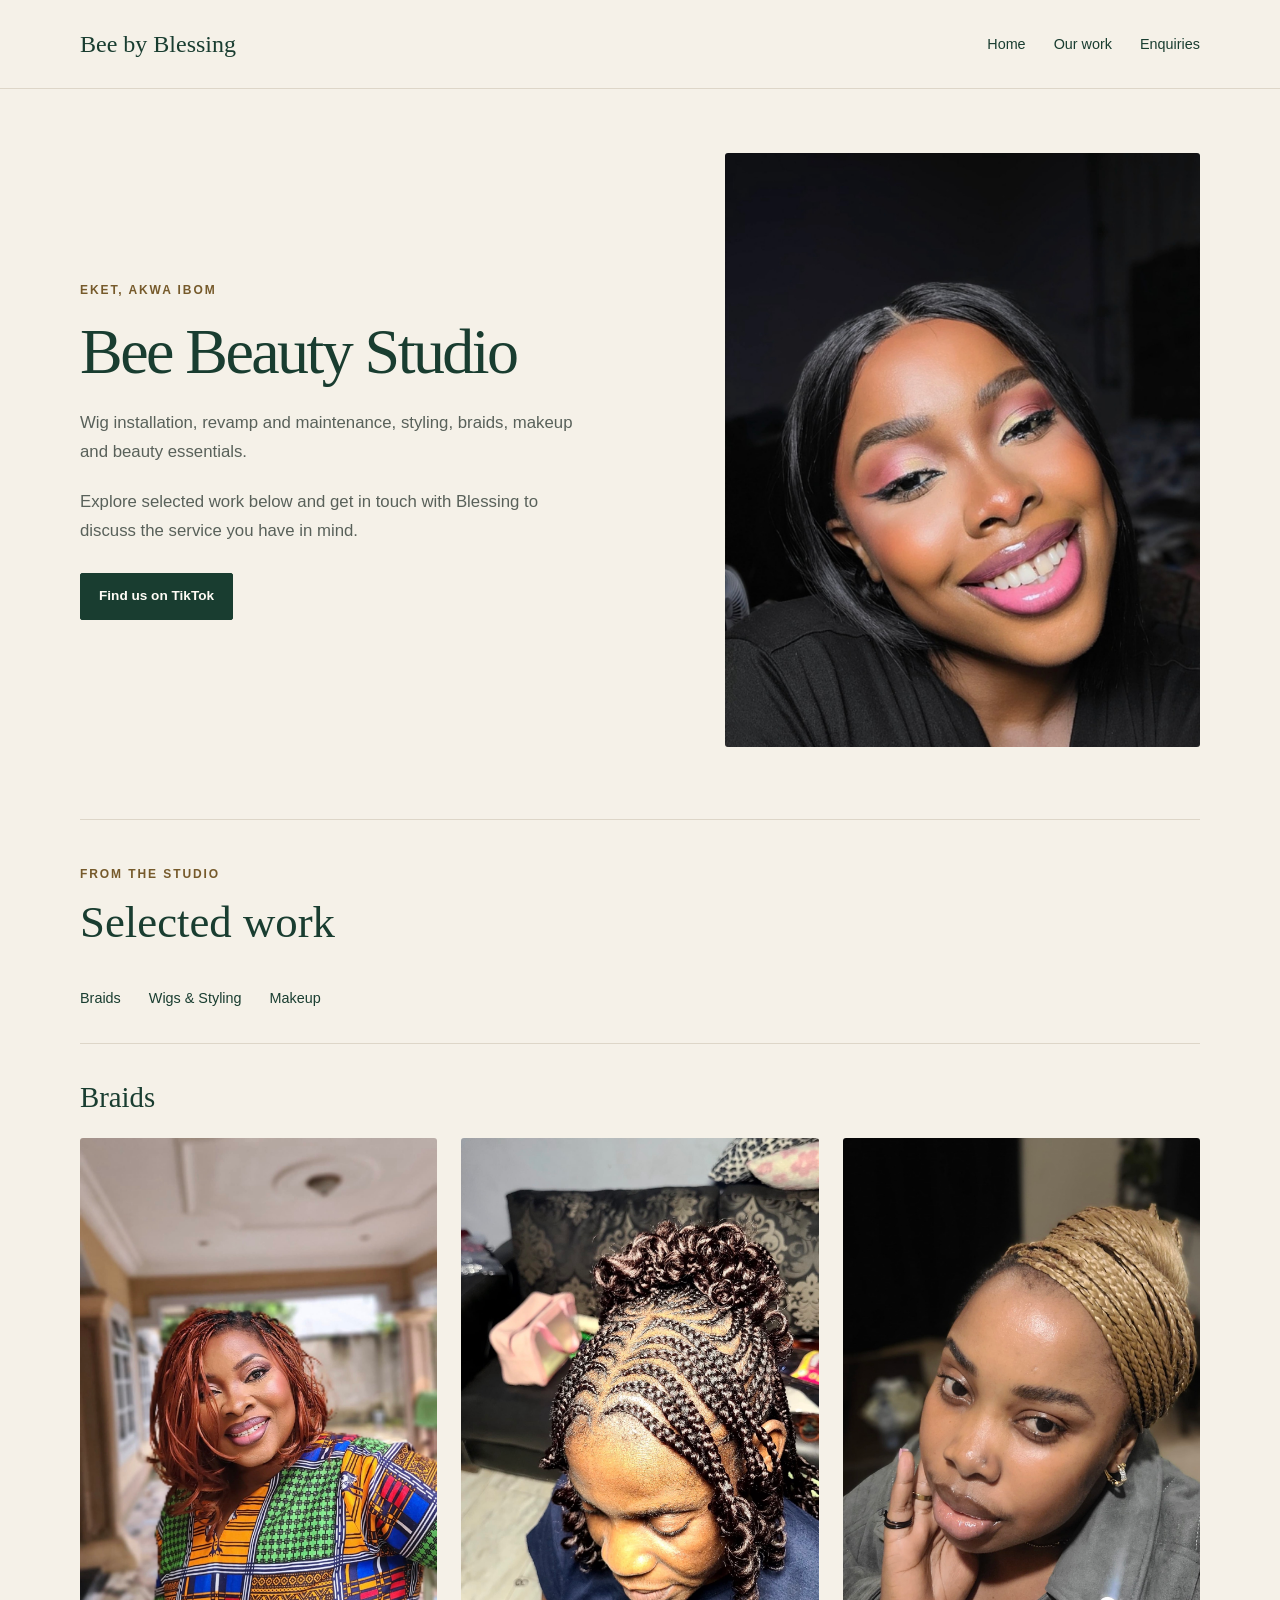
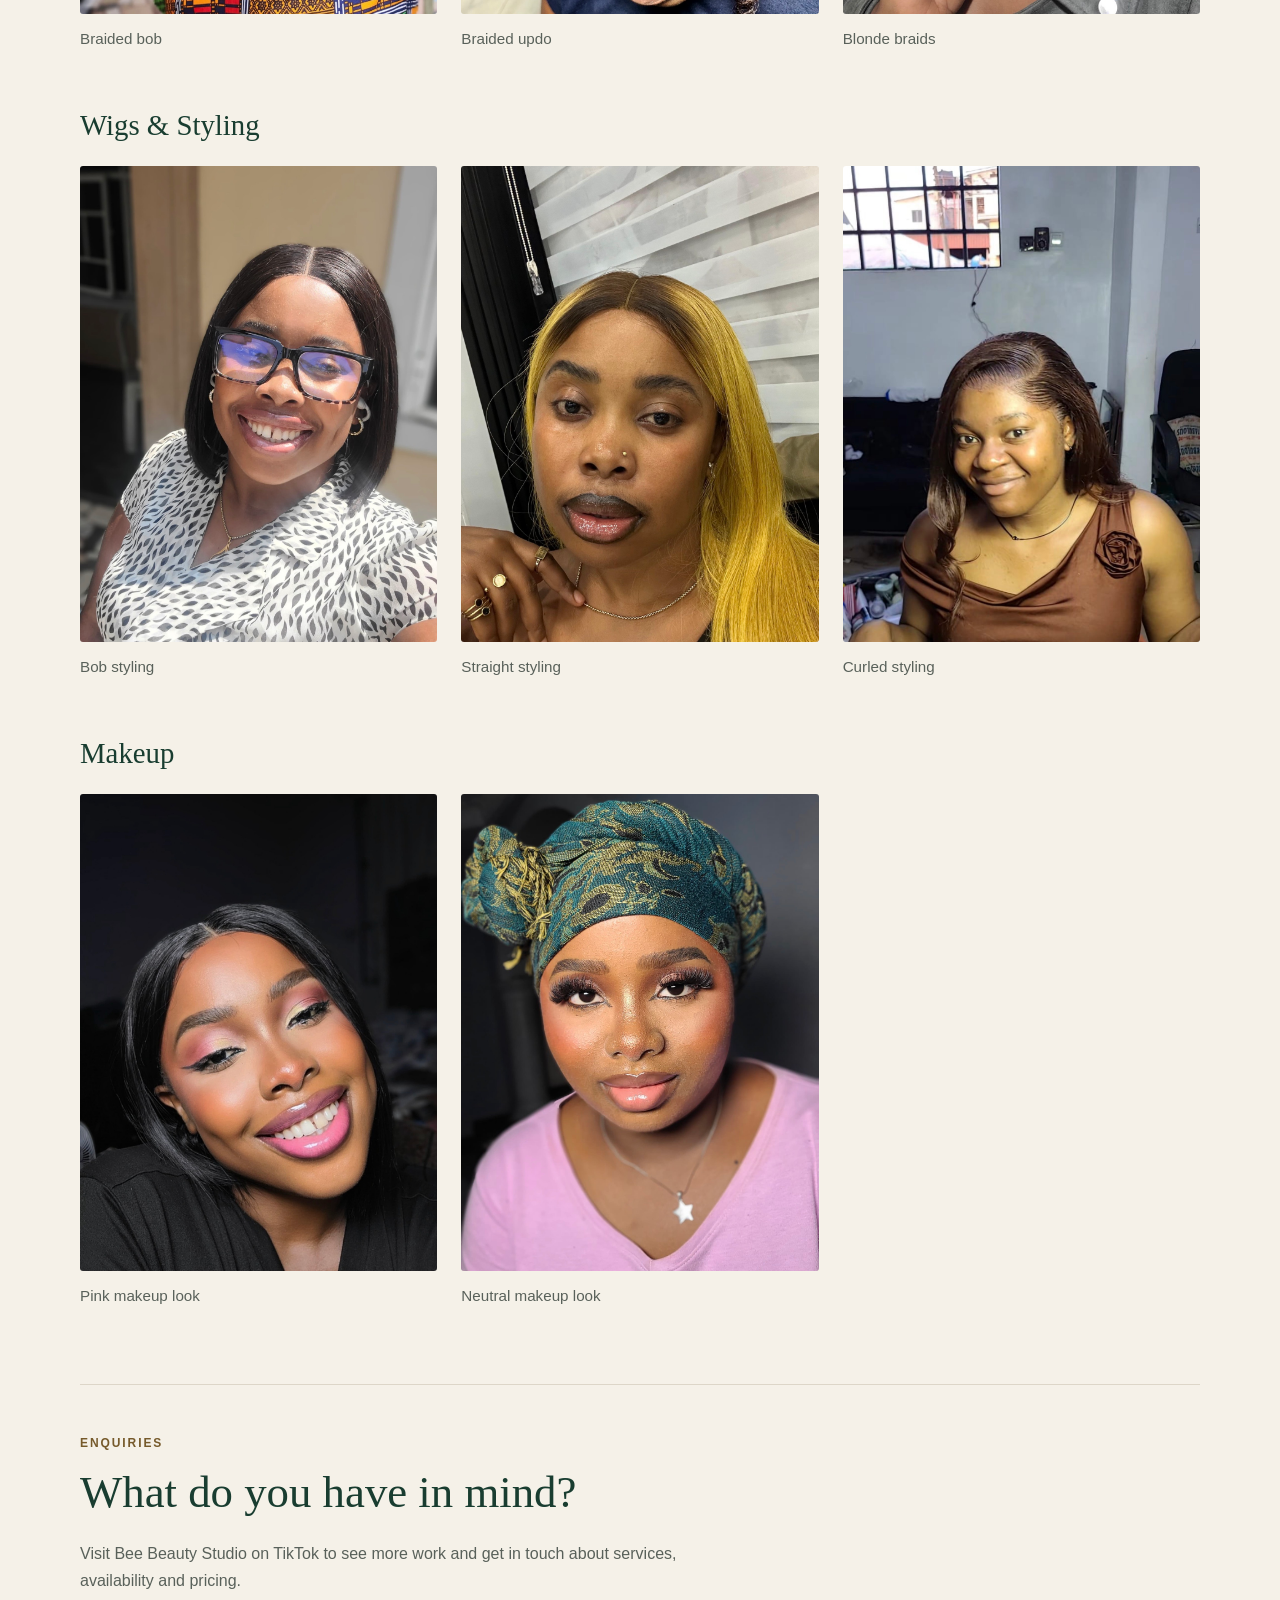
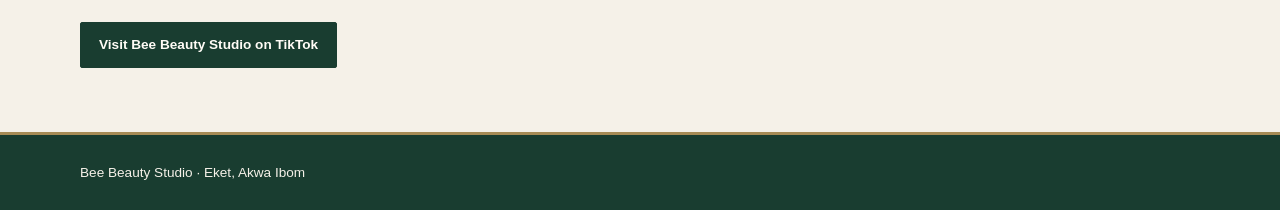
==== beauty.html @ e4c339d9 "Initial website upload" ====
<!DOCTYPE html>
<html lang="en">
<head>
  <meta charset="UTF-8">
  <meta name="viewport" content="width=device-width, initial-scale=1.0">
  <meta name="description" content="Explore braids, wig styling and makeup by Bee Beauty Studio in Eket, Akwa Ibom.">
  <title>Bee Beauty Studio | Bee by Blessing</title>
  <link rel="stylesheet" href="styles.css">
</head>
<body>
  <header class="site-header">
    <div class="container header-content">
      <a class="brand" href="index.html">Bee by Blessing</a>

      <nav aria-label="Main navigation">
        <a href="index.html">Home</a>
        <a href="#gallery">Our work</a>
        <a href="#contact">Enquiries</a>
      </nav>
    </div>
  </header>

  <main>
    <section class="beauty-intro container" aria-labelledby="beauty-title">
      <div class="beauty-intro-copy">
        <p class="eyebrow">Eket, Akwa Ibom</p>
        <h1 id="beauty-title">Bee Beauty Studio</h1>

        <p>Wig installation, revamp and maintenance, styling,
          braids, makeup and beauty essentials.</p>

        <p>Explore selected work below and get in touch with
          Blessing to discuss the service you have in mind.</p>

        <a class="button"
           href="https://www.tiktok.com/@beebeauty_studio?_r=1&amp;_t=ZS-9AS76QxqmhO"
           target="_blank"
           rel="noopener noreferrer">
          Find us on TikTok
        </a>
      </div>

      <img class="beauty-intro-photo"
           src="BEE BEAUTY STUDIO PICTURES/IMG_7529.jpg"
           alt="Pink eye makeup and glossy pink lips by Bee Beauty Studio">
    </section>

    <section class="beauty-gallery container"
             id="gallery"
             aria-labelledby="gallery-title">
      <div class="section-heading">
        <p class="eyebrow">From the studio</p>
        <h2 id="gallery-title">Selected work</h2>
      </div>

      <nav class="gallery-navigation" aria-label="Beauty gallery categories">
        <a href="#braids">Braids</a>
        <a href="#wigs-styling">Wigs &amp; Styling</a>
        <a href="#makeup">Makeup</a>
      </nav>

      <section class="gallery-category"
               id="braids"
               aria-labelledby="braids-title">
        <h3 id="braids-title">Braids</h3>

        <div class="beauty-photo-grid">
          <figure class="beauty-photo">
            <img src="BEE BEAUTY STUDIO PICTURES/IMG_7528.jpg"
                 alt="Rust-coloured braided bob with curled ends"
                 loading="lazy">
            <figcaption>Braided bob</figcaption>
          </figure>

          <figure class="beauty-photo">
            <img src="BEE BEAUTY STUDIO PICTURES/IMG_7534.jpg"
                 alt="Detailed cornrow pattern with curled braids in an updo"
                 loading="lazy">
            <figcaption>Braided updo</figcaption>
          </figure>

          <figure class="beauty-photo">
            <img src="BEE BEAUTY STUDIO PICTURES/IMG_7539.jpg"
                 alt="Blonde braids gathered into a high bun"
                 loading="lazy">
            <figcaption>Blonde braids</figcaption>
          </figure>
        </div>
      </section>

      <section class="gallery-category"
               id="wigs-styling"
               aria-labelledby="styling-title">
        <h3 id="styling-title">Wigs &amp; Styling</h3>

        <div class="beauty-photo-grid">
          <figure class="beauty-photo">
            <img src="BEE BEAUTY STUDIO PICTURES/IMG_7538.jpg"
                 alt="Straight black bob with a centre part"
                 loading="lazy">
            <figcaption>Bob styling</figcaption>
          </figure>

          <figure class="beauty-photo">
            <img src="BEE BEAUTY STUDIO PICTURES/IMG_7540.jpg"
                 alt="Long straight blonde hair with a centre part"
                 loading="lazy">
            <figcaption>Straight styling</figcaption>
          </figure>

          <figure class="beauty-photo">
            <img src="BEE BEAUTY STUDIO PICTURES/IMG_7543.jpg"
                 alt="Brown side-part hairstyle with curled ends"
                 loading="lazy">
            <figcaption>Curled styling</figcaption>
          </figure>
        </div>
      </section>

      <section class="gallery-category"
               id="makeup"
               aria-labelledby="makeup-title">
        <h3 id="makeup-title">Makeup</h3>

        <div class="beauty-photo-grid">
          <figure class="beauty-photo">
            <img src="BEE BEAUTY STUDIO PICTURES/IMG_7529.jpg"
                 alt="Pink eyeshadow, defined eyeliner and glossy pink lips"
                 loading="lazy">
            <figcaption>Pink makeup look</figcaption>
          </figure>

          <figure class="beauty-photo">
            <img src="BEE BEAUTY STUDIO PICTURES/IMG_7537.jpg"
                 alt="Neutral eye makeup and glossy lips, paired with a green headwrap"
                 loading="lazy">
            <figcaption>Neutral makeup look</figcaption>
          </figure>
        </div>
      </section>
    </section>

    <section class="beauty-contact container"
             id="contact"
             aria-labelledby="contact-title">
      <p class="eyebrow">Enquiries</p>
      <h2 id="contact-title">What do you have in mind?</h2>

      <p>Visit Bee Beauty Studio on TikTok to see more work and
        get in touch about services, availability and pricing.</p>

      <a class="button"
         href="https://www.tiktok.com/@beebeauty_studio?_r=1&amp;_t=ZS-9AS76QxqmhO"
         target="_blank"
         rel="noopener noreferrer">
        Visit Bee Beauty Studio on TikTok
      </a>
    </section>
  </main>

  <footer class="site-footer">
    <div class="container">
      <p>Bee Beauty Studio · Eket, Akwa Ibom</p>
    </div>
  </footer>
</body>
</html>
---- styles.css ----
:root {
  --cream: #f5f1e8;
  --green: #193d30;
  --gold: #a68b55;
  --gold-dark: #765a2b;
  --muted: #59615a;
  --line: #ddd6c8;
  --surface: #fffcf6;
}

* {
  box-sizing: border-box;
}

body {
  margin: 0;
  background: var(--cream);
  color: var(--green);
  font-family: "Segoe UI", Arial, sans-serif;
  font-size: 16px;
  line-height: 1.7;
}

h1,
h2,
h3,
p {
  margin: 0;
}

h1,
h2,
h3 {
  font-family: Georgia, "Times New Roman", serif;
  font-weight: normal;
}

a {
  color: inherit;
}

a:focus-visible {
  outline: 3px solid var(--gold-dark);
  outline-offset: 5px;
}

.container {
  width: min(1120px, calc(100% - 48px));
  margin-inline: auto;
}

/* Header */

.site-header {
  border-bottom: 1px solid var(--line);
}

.header-content {
  display: flex;
  align-items: center;
  justify-content: space-between;
  gap: 24px;
  min-height: 88px;
}

.brand {
  font-family: Georgia, "Times New Roman", serif;
  font-size: 1.5rem;
  text-decoration: none;
}

.site-header nav {
  display: flex;
  flex-wrap: wrap;
  gap: 28px;
}

.site-header nav a {
  font-size: 0.9rem;
  text-decoration: none;
}

.site-header nav a:hover {
  text-decoration: underline;
  text-decoration-color: var(--gold-dark);
  text-underline-offset: 6px;
}

/* Blessing's introduction */

.intro {
  display: grid;
  grid-template-columns: 1.1fr 0.9fr;
  align-items: center;
  gap: 72px;
  padding-block: 64px 72px;
}

.eyebrow {
  color: var(--gold-dark);
  font-size: 0.75rem;
  font-weight: 600;
  letter-spacing: 0.16em;
  text-transform: uppercase;
}

.intro h1 {
  margin-top: 16px;
  font-size: clamp(3rem, 5vw, 4.5rem);
  line-height: 1.1;
  letter-spacing: -0.04em;
}

.intro-copy p:not(.eyebrow) {
  max-width: 32rem;
  margin-top: 22px;
  color: var(--muted);
  font-size: 1.05rem;
}

.owner-photo {
  display: block;
  width: 100%;
  max-width: 380px;
  height: auto;
  aspect-ratio: 3 / 4;
  object-fit: cover;
  justify-self: end;
  border: 1px solid var(--line);
  border-radius: 3px;
}

/* The two businesses */

.businesses {
  padding-block: 44px 80px;
  border-top: 1px solid var(--line);
}

.businesses h2 {
  margin-bottom: 32px;
  font-size: clamp(1.8rem, 3vw, 2.5rem);
  line-height: 1.2;
}

.business-grid {
  display: grid;
  grid-template-columns: repeat(2, minmax(0, 1fr));
  gap: 24px;
}

.business-card {
  display: grid;
  grid-template-columns: 96px minmax(0, 1fr);
  gap: 24px;
  padding: 28px;
  background: var(--surface);
  border: 1px solid var(--line);
  border-top: 3px solid var(--gold);
  border-radius: 3px;
}

.business-logo {
  display: block;
  width: 96px;
  height: 96px;
  object-fit: contain;
  align-self: start;
}

.business-copy {
  display: flex;
  flex-direction: column;
  align-items: flex-start;
}

.business-copy h3 {
  font-size: 1.6rem;
  line-height: 1.25;
}

.business-copy p {
  margin-block: 14px 24px;
  color: var(--muted);
  font-size: 0.95rem;
}

.button {
  display: inline-block;
  max-width: 100%;
  min-height: 44px;
  margin-top: auto;
  padding: 12px 18px;
  background: var(--green);
  color: var(--surface);
  border: 1px solid var(--green);
  border-radius: 2px;
  font-size: 0.85rem;
  font-weight: 600;
  line-height: 1.5;
  text-align: center;
  text-decoration: none;
}

.button:hover {
  background: #28513f;
  border-color: #28513f;
}

/* Footer */

.site-footer {
  padding-block: 26px;
  background: var(--green);
  color: var(--cream);
  border-top: 3px solid var(--gold);
}

.site-footer p {
  font-size: 0.85rem;
}

/* Tablets and phones */

@media (max-width: 800px) {
  .intro {
    grid-template-columns: 1fr;
    gap: 36px;
    padding-block: 48px;
  }

  .owner-photo {
    justify-self: center;
  }

  .business-grid {
    grid-template-columns: 1fr;
  }

  .businesses {
    padding-block: 36px 56px;
  }
}

@media (max-width: 520px) {
  .container {
    width: calc(100% - 32px);
  }

  .header-content {
    flex-direction: column;
    align-items: flex-start;
    gap: 12px;
    padding-block: 20px;
  }

  .site-header nav {
    gap: 24px;
  }

  .business-card {
    grid-template-columns: 1fr;
    gap: 20px;
    padding: 24px;
  }

  .business-logo {
    width: 112px;
    height: 112px;
  }

  .button {
    width: 100%;
  }
}

/* Bee Victuals page */

.food-intro {
  display: grid;
  grid-template-columns: 1.1fr 0.9fr;
  align-items: center;
  gap: 64px;
  padding-block: 64px 72px;
}

.food-intro h1 {
  margin-top: 16px;
  font-size: clamp(3rem, 5vw, 4.5rem);
  line-height: 1.1;
  letter-spacing: -0.04em;
}

.food-intro-copy > p:not(.eyebrow) {
  max-width: 32rem;
  margin-top: 22px;
  color: var(--muted);
  font-size: 1.05rem;
}

.food-intro-copy .service-note {
  font-size: 0.9rem;
}

.food-intro-copy .button {
  margin-top: 28px;
}

.food-intro-photo {
  display: block;
  width: 100%;
  aspect-ratio: 4 / 5;
  object-fit: cover;
  border-radius: 3px;
}

.food-gallery {
  padding-block: 44px 16px;
  border-top: 1px solid var(--line);
}

.section-heading h2 {
  margin-top: 12px;
  font-size: clamp(2rem, 3.5vw, 2.8rem);
  line-height: 1.2;
}

.gallery-navigation {
  display: flex;
  flex-wrap: wrap;
  gap: 12px 28px;
  margin-top: 28px;
  padding-bottom: 24px;
  border-bottom: 1px solid var(--line);
}

.gallery-navigation a {
  padding-block: 8px;
  font-size: 0.9rem;
  text-decoration: none;
}

.gallery-navigation a:hover {
  text-decoration: underline;
  text-decoration-color: var(--gold-dark);
  text-underline-offset: 6px;
}

.gallery-category {
  padding-block: 36px 20px;
  scroll-margin-top: 24px;
}

.gallery-category h3 {
  margin-bottom: 22px;
  font-size: 1.8rem;
  line-height: 1.25;
}

.food-photo-grid {
  display: grid;
  grid-template-columns: repeat(3, minmax(0, 1fr));
  gap: 24px;
}

.food-photo {
  min-width: 0;
  margin: 0;
}

.food-photo img {
  display: block;
  width: 100%;
  aspect-ratio: 4 / 5;
  object-fit: cover;
  border-radius: 3px;
  background: var(--line);
}

.food-photo figcaption {
  padding-top: 12px;
  color: var(--muted);
  font-size: 0.95rem;
}

.food-contact {
  margin-top: 40px;
  padding-block: 48px 64px;
  border-top: 1px solid var(--line);
}

.food-contact h2 {
  margin-top: 12px;
  font-size: clamp(2rem, 3.5vw, 2.8rem);
  line-height: 1.2;
}

.food-contact > p:not(.eyebrow) {
  max-width: 38rem;
  margin-top: 20px;
  color: var(--muted);
}

.food-contact .button {
  margin-top: 28px;
}

@media (max-width: 800px) {
  .food-intro {
    grid-template-columns: 1fr;
    gap: 36px;
    padding-block: 48px;
  }

  .food-intro-photo {
    max-width: 480px;
    justify-self: center;
  }

  .food-photo-grid {
    gap: 16px;
  }
}

@media (max-width: 600px) {
  .food-photo-grid {
    grid-template-columns: 1fr;
    gap: 28px;
  }

  .food-photo img {
    aspect-ratio: 1 / 1;
  }

  .gallery-navigation {
    gap: 8px 20px;
  }

  .gallery-category {
    padding-top: 28px;
  }

  .food-contact {
    padding-block: 36px 48px;
  }
}

/* Bee Beauty Studio page */

.beauty-intro {
  display: grid;
  grid-template-columns: 1.1fr 0.9fr;
  align-items: center;
  gap: 64px;
  padding-block: 64px 72px;
}

.beauty-intro h1 {
  margin-top: 16px;
  font-size: clamp(3rem, 5vw, 4.5rem);
  line-height: 1.1;
  letter-spacing: -0.04em;
}

.beauty-intro-copy > p:not(.eyebrow) {
  max-width: 32rem;
  margin-top: 22px;
  color: var(--muted);
  font-size: 1.05rem;
}

.beauty-intro-copy .button {
  margin-top: 28px;
}

.beauty-intro-photo {
  display: block;
  width: 100%;
  aspect-ratio: 4 / 5;
  object-fit: cover;
  object-position: center;
  border-radius: 3px;
}

.beauty-gallery {
  padding-block: 44px 16px;
  border-top: 1px solid var(--line);
}

.beauty-photo-grid {
  display: grid;
  grid-template-columns: repeat(3, minmax(0, 1fr));
  gap: 24px;
}

.beauty-photo {
  min-width: 0;
  margin: 0;
}

.beauty-photo img {
  display: block;
  width: 100%;
  aspect-ratio: 3 / 4;
  object-fit: cover;
  object-position: center;
  border-radius: 3px;
  background: var(--line);
}

.beauty-photo figcaption {
  padding-top: 12px;
  color: var(--muted);
  font-size: 0.95rem;
}

.beauty-contact {
  margin-top: 40px;
  padding-block: 48px 64px;
  border-top: 1px solid var(--line);
}

.beauty-contact h2 {
  margin-top: 12px;
  font-size: clamp(2rem, 3.5vw, 2.8rem);
  line-height: 1.2;
}

.beauty-contact > p:not(.eyebrow) {
  max-width: 38rem;
  margin-top: 20px;
  color: var(--muted);
}

.beauty-contact .button {
  margin-top: 28px;
}

@media (max-width: 800px) {
  .beauty-intro {
    grid-template-columns: 1fr;
    gap: 36px;
    padding-block: 48px;
  }

  .beauty-intro-photo {
    max-width: 480px;
    justify-self: center;
  }

  .beauty-photo-grid {
    gap: 16px;
  }
}

@media (max-width: 600px) {
  .beauty-photo-grid {
    grid-template-columns: 1fr;
    gap: 28px;
  }

  .beauty-contact {
    padding-block: 36px 48px;
  }
}
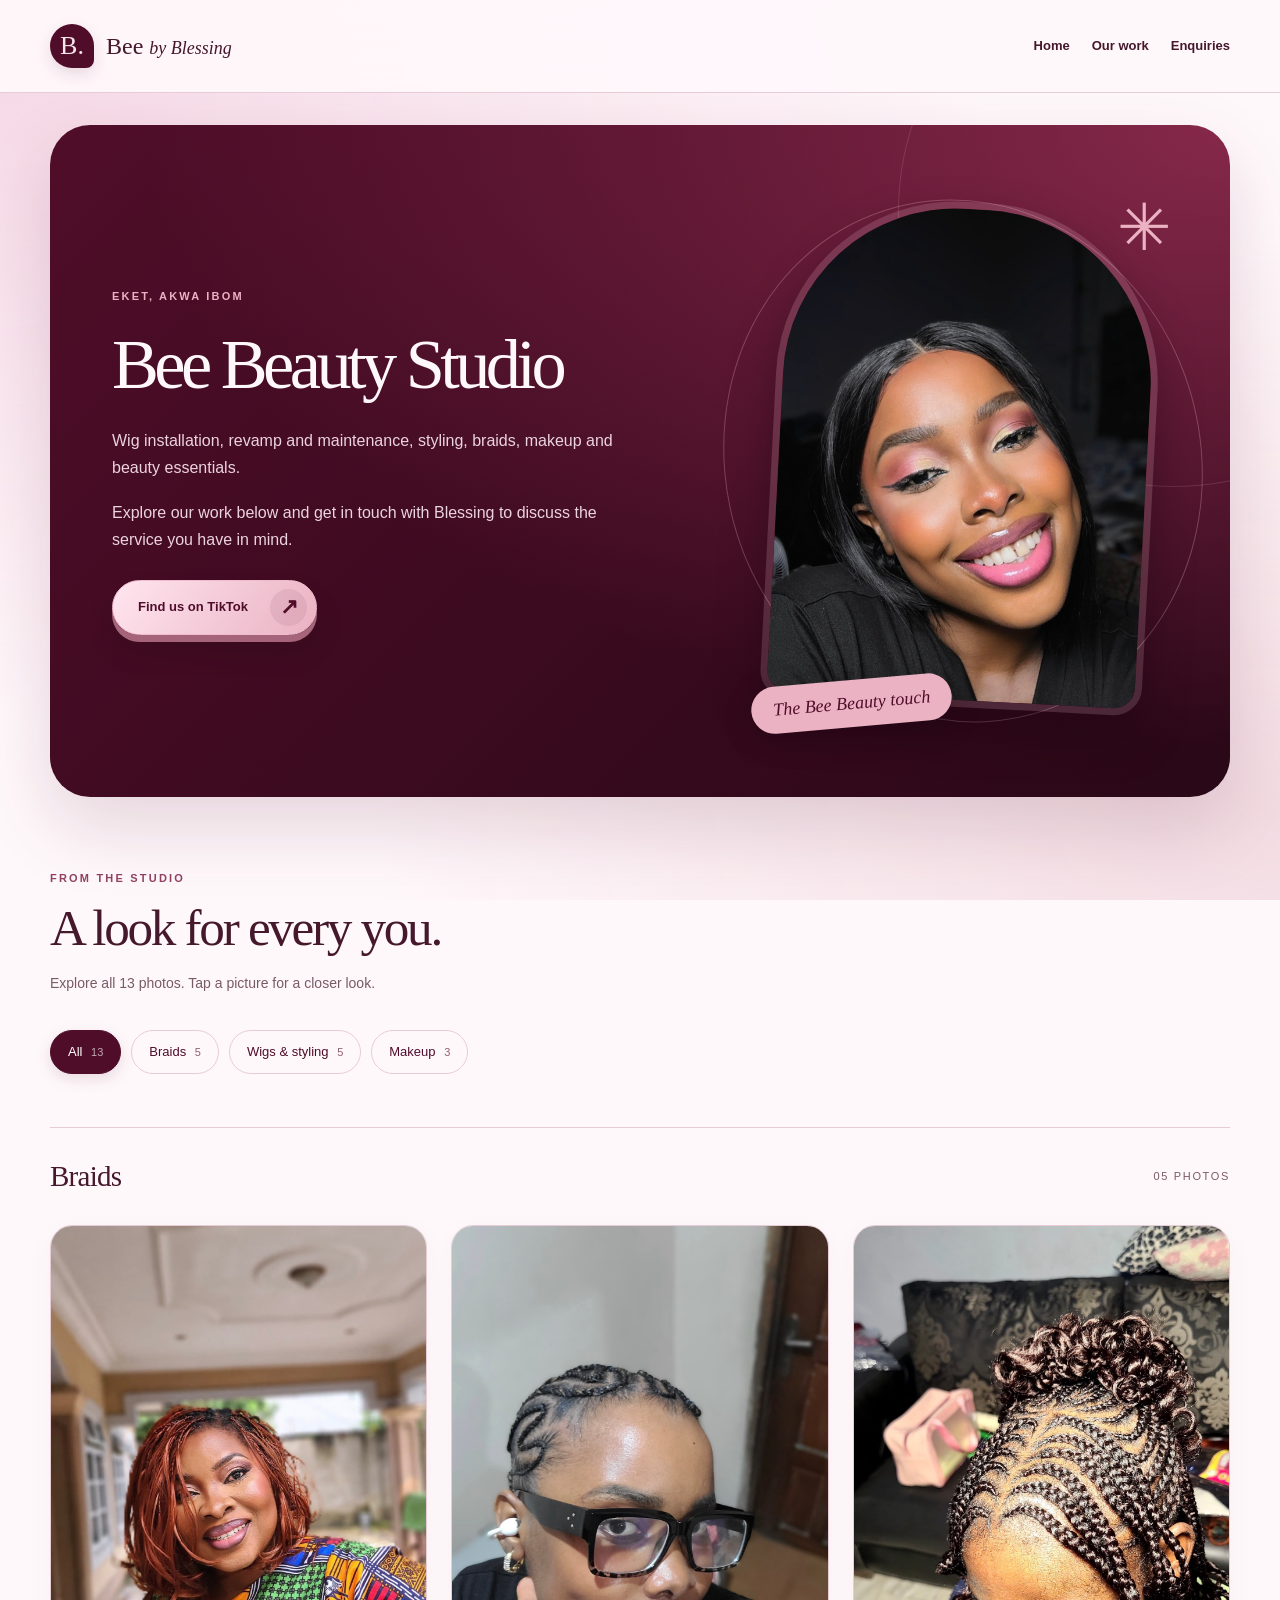
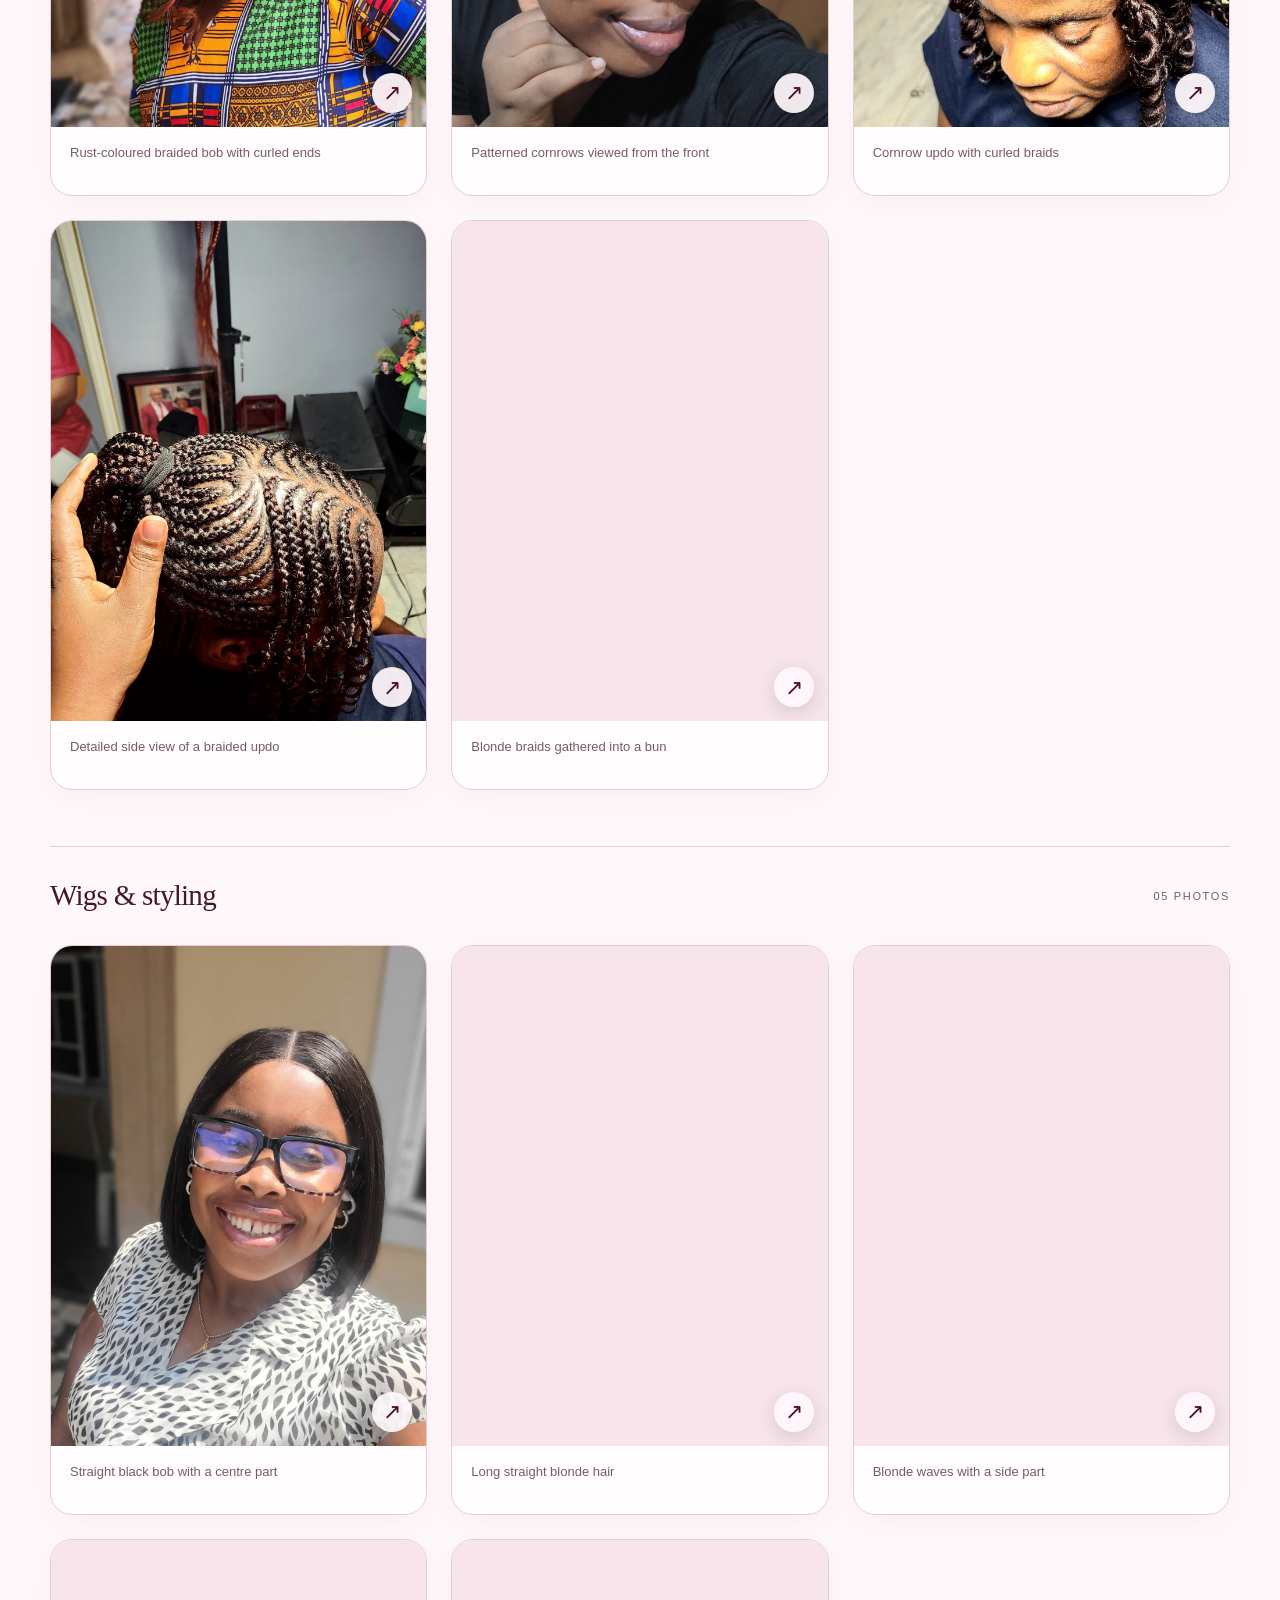
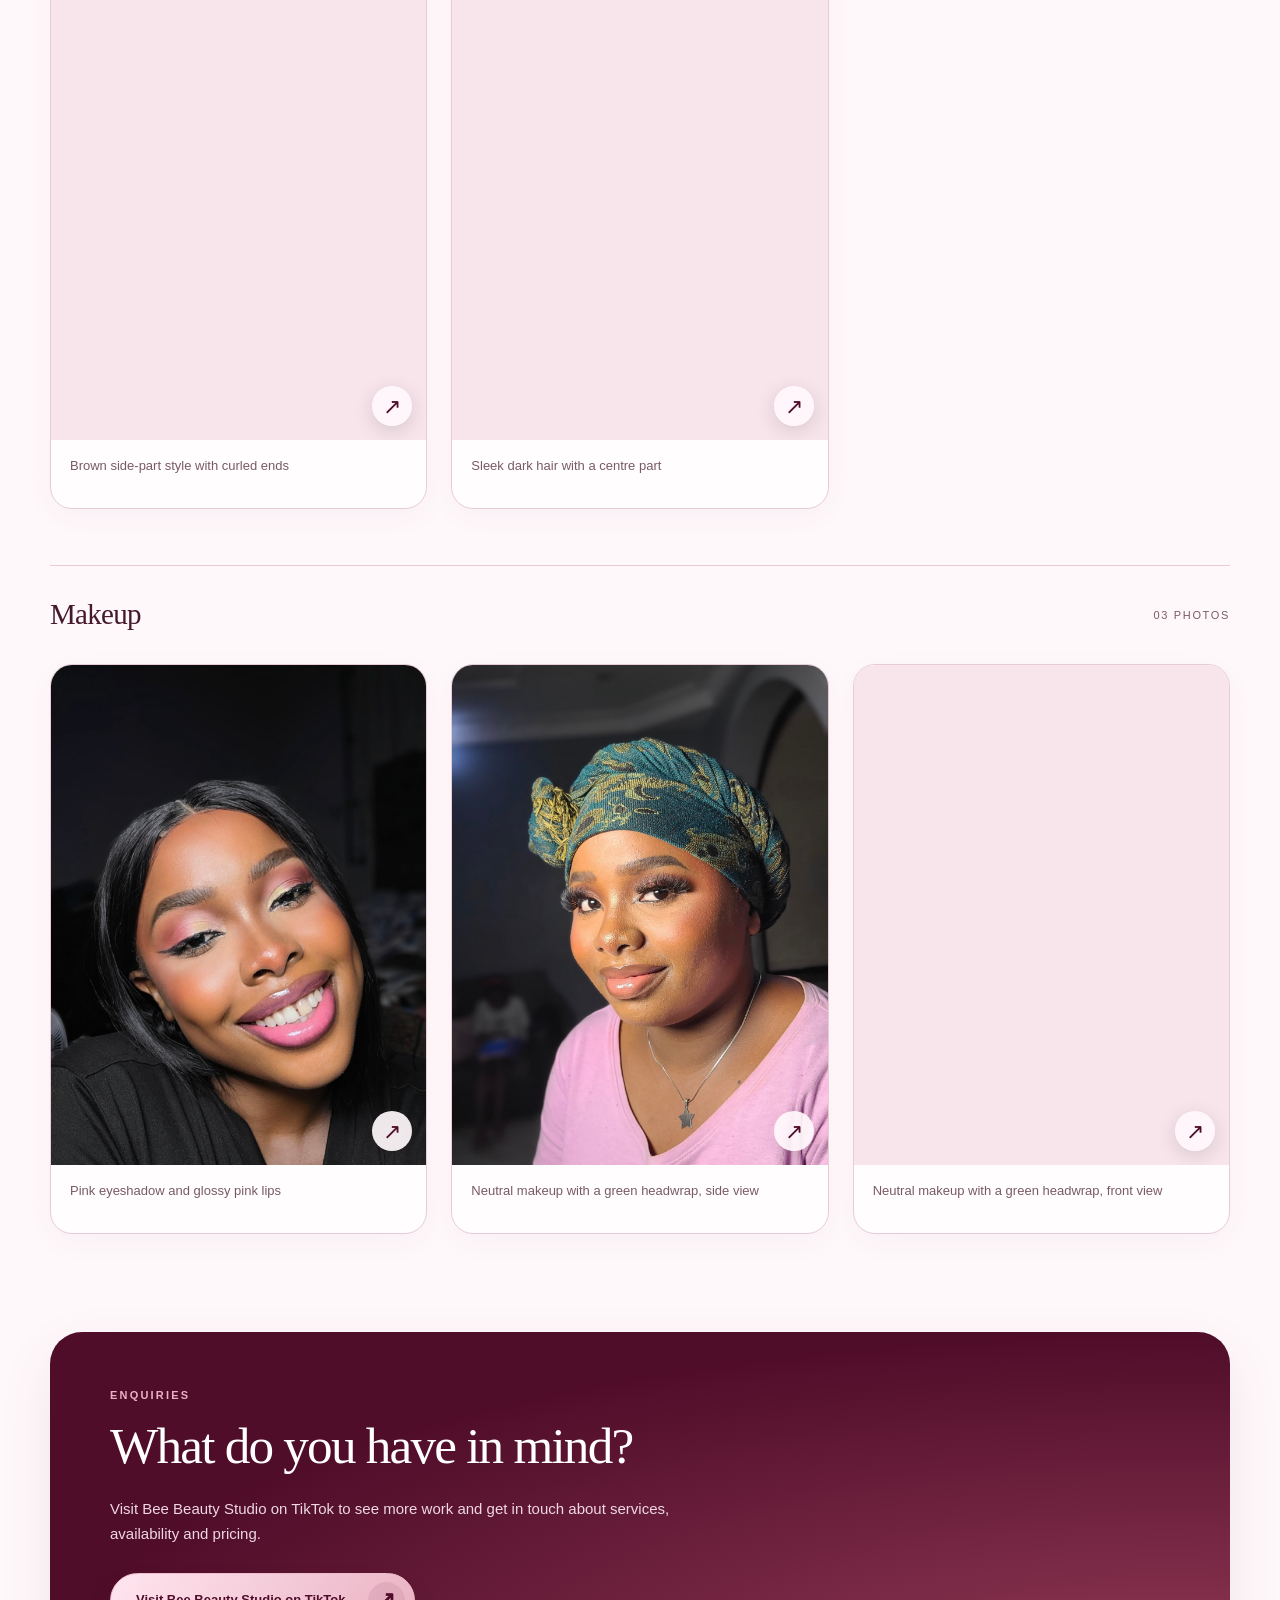
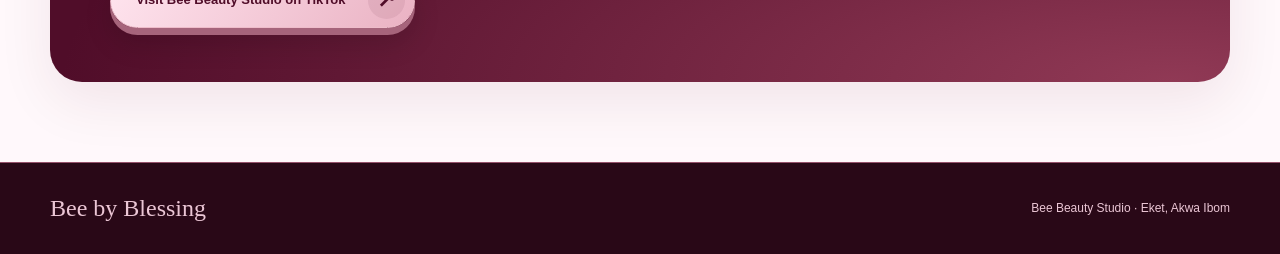
==== commit 677c3891: "Redesign site Redesign site in burgundy and pink with animations and full galleries" ====
--- a/beauty.html
+++ b/beauty.html
@@ -3,14 +3,25 @@
 <head>
   <meta charset="UTF-8">
   <meta name="viewport" content="width=device-width, initial-scale=1.0">
-  <meta name="description" content="Explore braids, wig styling and makeup by Bee Beauty Studio in Eket, Akwa Ibom.">
+
+  <meta
+    name="description"
+    content="Explore braids, wig styling and makeup by Bee Beauty Studio in Eket, Akwa Ibom."
+  >
+
   <title>Bee Beauty Studio | Bee by Blessing</title>
+
   <link rel="stylesheet" href="styles.css">
+  <script src="script.js" defer></script>
 </head>
-<body>
+
+<body class="page-beauty">
   <header class="site-header">
     <div class="container header-content">
-      <a class="brand" href="index.html">Bee by Blessing</a>
+      <a class="brand" href="index.html">
+        <span class="brand-mark" aria-hidden="true">B.</span>
+        <span>Bee <i>by Blessing</i></span>
+      </a>
 
       <nav aria-label="Main navigation">
         <a href="index.html">Home</a>
@@ -21,147 +32,474 @@
   </header>
 
   <main>
-    <section class="beauty-intro container" aria-labelledby="beauty-title">
-      <div class="beauty-intro-copy">
+    <section
+      class="beauty-intro container"
+      aria-labelledby="beauty-title"
+    >
+      <div class="beauty-intro-copy reveal">
         <p class="eyebrow">Eket, Akwa Ibom</p>
+
         <h1 id="beauty-title">Bee Beauty Studio</h1>
 
-        <p>Wig installation, revamp and maintenance, styling,
-          braids, makeup and beauty essentials.</p>
-
-        <p>Explore selected work below and get in touch with
-          Blessing to discuss the service you have in mind.</p>
-
-        <a class="button"
-           href="https://www.tiktok.com/@beebeauty_studio?_r=1&amp;_t=ZS-9AS76QxqmhO"
-           target="_blank"
-           rel="noopener noreferrer">
-          Find us on TikTok
+        <p>
+          Wig installation, revamp and maintenance, styling,
+          braids, makeup and beauty essentials.
+        </p>
+
+        <p>
+          Explore our work below and get in touch with Blessing
+          to discuss the service you have in mind.
+        </p>
+
+        <a
+          class="button"
+          href="https://www.tiktok.com/@beebeauty_studio?_r=1&amp;_t=ZS-9AS76QxqmhO"
+          target="_blank"
+          rel="noopener noreferrer"
+        >
+          <span>Find us on TikTok</span>
+          <span class="button-arrow" aria-hidden="true">↗</span>
         </a>
       </div>
 
-      <img class="beauty-intro-photo"
-           src="BEE BEAUTY STUDIO PICTURES/IMG_7529.jpg"
-           alt="Pink eye makeup and glossy pink lips by Bee Beauty Studio">
+      <div class="hero-visual">
+        <div class="image-halo" aria-hidden="true"></div>
+
+        <div class="hero-image-wrap">
+          <img
+            class="beauty-intro-photo"
+            src="BEE BEAUTY STUDIO PICTURES/IMG_7529.jpg"
+            alt="Pink eye makeup and glossy pink lips by Bee Beauty Studio"
+          >
+        </div>
+
+        <span class="image-badge">The Bee Beauty touch</span>
+        <span class="image-spark" aria-hidden="true">✳</span>
+      </div>
     </section>
 
-    <section class="beauty-gallery container"
-             id="gallery"
-             aria-labelledby="gallery-title">
-      <div class="section-heading">
+    <section
+      class="gallery container"
+      id="gallery"
+      aria-labelledby="gallery-title"
+    >
+      <div class="section-heading reveal">
         <p class="eyebrow">From the studio</p>
-        <h2 id="gallery-title">Selected work</h2>
+        <h2 id="gallery-title">A look for every you.</h2>
+
+        <p class="section-note">
+          Explore all 13 photos. Tap a picture for a closer look.
+        </p>
       </div>
 
-      <nav class="gallery-navigation" aria-label="Beauty gallery categories">
-        <a href="#braids">Braids</a>
-        <a href="#wigs-styling">Wigs &amp; Styling</a>
-        <a href="#makeup">Makeup</a>
-      </nav>
-
-      <section class="gallery-category"
-               id="braids"
-               aria-labelledby="braids-title">
-        <h3 id="braids-title">Braids</h3>
-
-        <div class="beauty-photo-grid">
-          <figure class="beauty-photo">
-            <img src="BEE BEAUTY STUDIO PICTURES/IMG_7528.jpg"
-                 alt="Rust-coloured braided bob with curled ends"
-                 loading="lazy">
-            <figcaption>Braided bob</figcaption>
-          </figure>
-
-          <figure class="beauty-photo">
-            <img src="BEE BEAUTY STUDIO PICTURES/IMG_7534.jpg"
-                 alt="Detailed cornrow pattern with curled braids in an updo"
-                 loading="lazy">
-            <figcaption>Braided updo</figcaption>
-          </figure>
-
-          <figure class="beauty-photo">
-            <img src="BEE BEAUTY STUDIO PICTURES/IMG_7539.jpg"
-                 alt="Blonde braids gathered into a high bun"
-                 loading="lazy">
-            <figcaption>Blonde braids</figcaption>
+      <div
+        class="gallery-filters"
+        role="group"
+        aria-label="Gallery categories"
+        hidden
+      >
+        <button
+          type="button"
+          class="filter active"
+          data-filter="all"
+          aria-pressed="true"
+        >
+          All <span>13</span>
+        </button>
+
+        <button
+          type="button"
+          class="filter"
+          data-filter="braids"
+          aria-pressed="false"
+        >
+          Braids <span>5</span>
+        </button>
+
+        <button
+          type="button"
+          class="filter"
+          data-filter="wigs-styling"
+          aria-pressed="false"
+        >
+          Wigs &amp; styling <span>5</span>
+        </button>
+
+        <button
+          type="button"
+          class="filter"
+          data-filter="makeup"
+          aria-pressed="false"
+        >
+          Makeup <span>3</span>
+        </button>
+      </div>
+
+      <p class="gallery-status sr-only" aria-live="polite"></p>
+
+      <!-- Braids -->
+
+      <section
+        class="gallery-category"
+        id="braids"
+        data-category="braids"
+        aria-labelledby="braids-title"
+      >
+        <div class="category-heading reveal">
+          <h3 id="braids-title">Braids</h3>
+          <span>05 photos</span>
+        </div>
+
+        <div class="photo-grid">
+          <figure class="photo-card reveal">
+            <a
+              class="photo-open"
+              href="BEE BEAUTY STUDIO PICTURES/IMG_7528.jpg"
+              aria-label="Enlarge: Rust-coloured braided bob with curled ends"
+            >
+              <img
+                src="BEE BEAUTY STUDIO PICTURES/IMG_7528.jpg"
+                alt="Rust-coloured braided bob with curled ends"
+                loading="lazy"
+                decoding="async"
+              >
+              <span class="photo-expand" aria-hidden="true">↗</span>
+            </a>
+
+            <figcaption>
+              Rust-coloured braided bob with curled ends
+            </figcaption>
+          </figure>
+
+          <figure class="photo-card reveal">
+            <a
+              class="photo-open"
+              href="BEE BEAUTY STUDIO PICTURES/IMG_7533.jpg"
+              aria-label="Enlarge: Patterned cornrows viewed from the front"
+            >
+              <img
+                src="BEE BEAUTY STUDIO PICTURES/IMG_7533.jpg"
+                alt="Patterned cornrows viewed from the front"
+                loading="lazy"
+                decoding="async"
+              >
+              <span class="photo-expand" aria-hidden="true">↗</span>
+            </a>
+
+            <figcaption>
+              Patterned cornrows viewed from the front
+            </figcaption>
+          </figure>
+
+          <figure class="photo-card reveal">
+            <a
+              class="photo-open"
+              href="BEE BEAUTY STUDIO PICTURES/IMG_7534.jpg"
+              aria-label="Enlarge: Cornrow updo with curled braids"
+            >
+              <img
+                src="BEE BEAUTY STUDIO PICTURES/IMG_7534.jpg"
+                alt="Cornrow updo with curled braids"
+                loading="lazy"
+                decoding="async"
+              >
+              <span class="photo-expand" aria-hidden="true">↗</span>
+            </a>
+
+            <figcaption>Cornrow updo with curled braids</figcaption>
+          </figure>
+
+          <figure class="photo-card reveal">
+            <a
+              class="photo-open"
+              href="BEE BEAUTY STUDIO PICTURES/IMG_7535.jpg"
+              aria-label="Enlarge: Detailed side view of a braided updo"
+            >
+              <img
+                src="BEE BEAUTY STUDIO PICTURES/IMG_7535.jpg"
+                alt="Detailed side view of a braided updo"
+                loading="lazy"
+                decoding="async"
+              >
+              <span class="photo-expand" aria-hidden="true">↗</span>
+            </a>
+
+            <figcaption>
+              Detailed side view of a braided updo
+            </figcaption>
+          </figure>
+
+          <figure class="photo-card reveal">
+            <a
+              class="photo-open"
+              href="BEE BEAUTY STUDIO PICTURES/IMG_7539.jpg"
+              aria-label="Enlarge: Blonde braids gathered into a bun"
+            >
+              <img
+                src="BEE BEAUTY STUDIO PICTURES/IMG_7539.jpg"
+                alt="Blonde braids gathered into a bun"
+                loading="lazy"
+                decoding="async"
+              >
+              <span class="photo-expand" aria-hidden="true">↗</span>
+            </a>
+
+            <figcaption>Blonde braids gathered into a bun</figcaption>
           </figure>
         </div>
       </section>
 
-      <section class="gallery-category"
-               id="wigs-styling"
-               aria-labelledby="styling-title">
-        <h3 id="styling-title">Wigs &amp; Styling</h3>
-
-        <div class="beauty-photo-grid">
-          <figure class="beauty-photo">
-            <img src="BEE BEAUTY STUDIO PICTURES/IMG_7538.jpg"
-                 alt="Straight black bob with a centre part"
-                 loading="lazy">
-            <figcaption>Bob styling</figcaption>
-          </figure>
-
-          <figure class="beauty-photo">
-            <img src="BEE BEAUTY STUDIO PICTURES/IMG_7540.jpg"
-                 alt="Long straight blonde hair with a centre part"
-                 loading="lazy">
-            <figcaption>Straight styling</figcaption>
-          </figure>
-
-          <figure class="beauty-photo">
-            <img src="BEE BEAUTY STUDIO PICTURES/IMG_7543.jpg"
-                 alt="Brown side-part hairstyle with curled ends"
-                 loading="lazy">
-            <figcaption>Curled styling</figcaption>
+      <!-- Wigs and styling -->
+
+      <section
+        class="gallery-category"
+        id="wigs-styling"
+        data-category="wigs-styling"
+        aria-labelledby="wigs-styling-title"
+      >
+        <div class="category-heading reveal">
+          <h3 id="wigs-styling-title">Wigs &amp; styling</h3>
+          <span>05 photos</span>
+        </div>
+
+        <div class="photo-grid">
+          <figure class="photo-card reveal">
+            <a
+              class="photo-open"
+              href="BEE BEAUTY STUDIO PICTURES/IMG_7538.jpg"
+              aria-label="Enlarge: Straight black bob with a centre part"
+            >
+              <img
+                src="BEE BEAUTY STUDIO PICTURES/IMG_7538.jpg"
+                alt="Straight black bob with a centre part"
+                loading="lazy"
+                decoding="async"
+              >
+              <span class="photo-expand" aria-hidden="true">↗</span>
+            </a>
+
+            <figcaption>
+              Straight black bob with a centre part
+            </figcaption>
+          </figure>
+
+          <figure class="photo-card reveal">
+            <a
+              class="photo-open"
+              href="BEE BEAUTY STUDIO PICTURES/IMG_7540.jpg"
+              aria-label="Enlarge: Long straight blonde hair"
+            >
+              <img
+                src="BEE BEAUTY STUDIO PICTURES/IMG_7540.jpg"
+                alt="Long straight blonde hair"
+                loading="lazy"
+                decoding="async"
+              >
+              <span class="photo-expand" aria-hidden="true">↗</span>
+            </a>
+
+            <figcaption>Long straight blonde hair</figcaption>
+          </figure>
+
+          <figure class="photo-card reveal">
+            <a
+              class="photo-open"
+              href="BEE BEAUTY STUDIO PICTURES/IMG_7542.jpg"
+              aria-label="Enlarge: Blonde waves with a side part"
+            >
+              <img
+                src="BEE BEAUTY STUDIO PICTURES/IMG_7542.jpg"
+                alt="Blonde waves with a side part"
+                loading="lazy"
+                decoding="async"
+              >
+              <span class="photo-expand" aria-hidden="true">↗</span>
+            </a>
+
+            <figcaption>Blonde waves with a side part</figcaption>
+          </figure>
+
+          <figure class="photo-card reveal">
+            <a
+              class="photo-open"
+              href="BEE BEAUTY STUDIO PICTURES/IMG_7543.jpg"
+              aria-label="Enlarge: Brown side-part style with curled ends"
+            >
+              <img
+                src="BEE BEAUTY STUDIO PICTURES/IMG_7543.jpg"
+                alt="Brown side-part style with curled ends"
+                loading="lazy"
+                decoding="async"
+              >
+              <span class="photo-expand" aria-hidden="true">↗</span>
+            </a>
+
+            <figcaption>
+              Brown side-part style with curled ends
+            </figcaption>
+          </figure>
+
+          <figure class="photo-card reveal">
+            <a
+              class="photo-open"
+              href="BEE BEAUTY STUDIO PICTURES/IMG_7545.jpg"
+              aria-label="Enlarge: Sleek dark hair with a centre part"
+            >
+              <img
+                src="BEE BEAUTY STUDIO PICTURES/IMG_7545.jpg"
+                alt="Sleek dark hair with a centre part"
+                loading="lazy"
+                decoding="async"
+              >
+              <span class="photo-expand" aria-hidden="true">↗</span>
+            </a>
+
+            <figcaption>Sleek dark hair with a centre part</figcaption>
           </figure>
         </div>
       </section>
 
-      <section class="gallery-category"
-               id="makeup"
-               aria-labelledby="makeup-title">
-        <h3 id="makeup-title">Makeup</h3>
-
-        <div class="beauty-photo-grid">
-          <figure class="beauty-photo">
-            <img src="BEE BEAUTY STUDIO PICTURES/IMG_7529.jpg"
-                 alt="Pink eyeshadow, defined eyeliner and glossy pink lips"
-                 loading="lazy">
-            <figcaption>Pink makeup look</figcaption>
-          </figure>
-
-          <figure class="beauty-photo">
-            <img src="BEE BEAUTY STUDIO PICTURES/IMG_7537.jpg"
-                 alt="Neutral eye makeup and glossy lips, paired with a green headwrap"
-                 loading="lazy">
-            <figcaption>Neutral makeup look</figcaption>
+      <!-- Makeup -->
+
+      <section
+        class="gallery-category"
+        id="makeup"
+        data-category="makeup"
+        aria-labelledby="makeup-title"
+      >
+        <div class="category-heading reveal">
+          <h3 id="makeup-title">Makeup</h3>
+          <span>03 photos</span>
+        </div>
+
+        <div class="photo-grid">
+          <figure class="photo-card reveal">
+            <a
+              class="photo-open"
+              href="BEE BEAUTY STUDIO PICTURES/IMG_7529.jpg"
+              aria-label="Enlarge: Pink eyeshadow and glossy pink lips"
+            >
+              <img
+                src="BEE BEAUTY STUDIO PICTURES/IMG_7529.jpg"
+                alt="Pink eyeshadow and glossy pink lips"
+                loading="lazy"
+                decoding="async"
+              >
+              <span class="photo-expand" aria-hidden="true">↗</span>
+            </a>
+
+            <figcaption>Pink eyeshadow and glossy pink lips</figcaption>
+          </figure>
+
+          <figure class="photo-card reveal">
+            <a
+              class="photo-open"
+              href="BEE BEAUTY STUDIO PICTURES/IMG_7536.jpg"
+              aria-label="Enlarge: Neutral makeup with a green headwrap, side view"
+            >
+              <img
+                src="BEE BEAUTY STUDIO PICTURES/IMG_7536.jpg"
+                alt="Neutral makeup with a green headwrap, side view"
+                loading="lazy"
+                decoding="async"
+              >
+              <span class="photo-expand" aria-hidden="true">↗</span>
+            </a>
+
+            <figcaption>
+              Neutral makeup with a green headwrap, side view
+            </figcaption>
+          </figure>
+
+          <figure class="photo-card reveal">
+            <a
+              class="photo-open"
+              href="BEE BEAUTY STUDIO PICTURES/IMG_7537.jpg"
+              aria-label="Enlarge: Neutral makeup with a green headwrap, front view"
+            >
+              <img
+                src="BEE BEAUTY STUDIO PICTURES/IMG_7537.jpg"
+                alt="Neutral makeup with a green headwrap, front view"
+                loading="lazy"
+                decoding="async"
+              >
+              <span class="photo-expand" aria-hidden="true">↗</span>
+            </a>
+
+            <figcaption>
+              Neutral makeup with a green headwrap, front view
+            </figcaption>
           </figure>
         </div>
       </section>
     </section>
 
-    <section class="beauty-contact container"
-             id="contact"
-             aria-labelledby="contact-title">
+    <section
+      class="contact-panel container reveal"
+      id="contact"
+      aria-labelledby="contact-title"
+    >
       <p class="eyebrow">Enquiries</p>
       <h2 id="contact-title">What do you have in mind?</h2>
 
-      <p>Visit Bee Beauty Studio on TikTok to see more work and
-        get in touch about services, availability and pricing.</p>
-
-      <a class="button"
-         href="https://www.tiktok.com/@beebeauty_studio?_r=1&amp;_t=ZS-9AS76QxqmhO"
-         target="_blank"
-         rel="noopener noreferrer">
-        Visit Bee Beauty Studio on TikTok
+      <p>
+        Visit Bee Beauty Studio on TikTok to see more work and
+        get in touch about services, availability and pricing.
+      </p>
+
+      <a
+        class="button"
+        href="https://www.tiktok.com/@beebeauty_studio?_r=1&amp;_t=ZS-9AS76QxqmhO"
+        target="_blank"
+        rel="noopener noreferrer"
+      >
+        <span>Visit Bee Beauty Studio on TikTok</span>
+        <span class="button-arrow" aria-hidden="true">↗</span>
       </a>
     </section>
   </main>
 
   <footer class="site-footer">
-    <div class="container">
+    <div class="container footer-content">
+      <a href="index.html" class="footer-brand">Bee by Blessing</a>
       <p>Bee Beauty Studio · Eket, Akwa Ibom</p>
     </div>
   </footer>
+
+  <dialog class="lightbox" aria-label="Photo viewer">
+    <div class="lightbox-toolbar">
+      <span class="lightbox-count"></span>
+
+      <button
+        type="button"
+        class="lightbox-close"
+        aria-label="Close photo viewer"
+      >
+        ×
+      </button>
+    </div>
+
+    <div class="lightbox-stage">
+      <button
+        type="button"
+        class="lightbox-prev"
+        aria-label="Previous photo"
+      >
+        ‹
+      </button>
+
+      <img class="lightbox-image" alt="">
+
+      <button
+        type="button"
+        class="lightbox-next"
+        aria-label="Next photo"
+      >
+        ›
+      </button>
+    </div>
+
+    <p class="lightbox-caption"></p>
+  </dialog>
 </body>
 </html>
--- a/styles.css
+++ b/styles.css
@@ -1,24 +1,51 @@
+/* Colours and defaults */
+
 :root {
-  --cream: #f5f1e8;
-  --green: #193d30;
-  --gold: #a68b55;
-  --gold-dark: #765a2b;
-  --muted: #59615a;
-  --line: #ddd6c8;
-  --surface: #fffcf6;
+  --wine: #500d29;
+  --deep: #290817;
+  --rose: #eab2c3;
+  --pink: #f8e5ec;
+  --paper: #fff8fb;
+  --ink: #45182b;
+  --muted: #795a67;
+  --line: #e7ccd6;
+  --shadow: 0 20px 55px #500d2915;
+  --serif: Georgia, "Times New Roman", serif;
 }
 
 * {
   box-sizing: border-box;
 }
 
+html {
+  scroll-behavior: smooth;
+  scroll-padding-top: 110px;
+}
+
 body {
   margin: 0;
-  background: var(--cream);
-  color: var(--green);
-  font-family: "Segoe UI", Arial, sans-serif;
-  font-size: 16px;
-  line-height: 1.7;
+  background: var(--paper);
+  color: var(--ink);
+  font: 16px / 1.7 "Segoe UI", Arial, sans-serif;
+}
+
+body::before {
+  content: "";
+  position: fixed;
+  inset: 0;
+  pointer-events: none;
+  z-index: -1;
+  background:
+    radial-gradient(
+      ellipse at 0 10%,
+      #f6d9e6,
+      transparent 55%
+    ),
+    radial-gradient(
+      ellipse at 100% 90%,
+      #f3dbe2,
+      transparent 50%
+    );
 }
 
 h1,
@@ -31,535 +58,1182 @@
 h1,
 h2,
 h3 {
-  font-family: Georgia, "Times New Roman", serif;
-  font-weight: normal;
+  font-family: var(--serif);
+  font-weight: 400;
 }
 
 a {
   color: inherit;
 }
 
-a:focus-visible {
-  outline: 3px solid var(--gold-dark);
+button {
+  font: inherit;
+  cursor: pointer;
+}
+
+a,
+button {
+  -webkit-tap-highlight-color: transparent;
+}
+
+img {
+  display: block;
+  max-width: 100%;
+}
+
+a:focus-visible,
+button:focus-visible {
+  outline: 3px solid #a54569;
   outline-offset: 5px;
 }
 
+button:disabled {
+  opacity: 0.35;
+  cursor: default;
+}
+
+[hidden] {
+  display: none !important;
+}
+
 .container {
-  width: min(1120px, calc(100% - 48px));
+  width: min(1180px, calc(100% - 64px));
   margin-inline: auto;
 }
 
 /* Header */
 
 .site-header {
+  position: sticky;
+  top: 0;
+  z-index: 20;
+  background: #fff8fbed;
+  backdrop-filter: blur(16px);
   border-bottom: 1px solid var(--line);
 }
 
 .header-content {
+  min-height: 92px;
   display: flex;
   align-items: center;
   justify-content: space-between;
   gap: 24px;
-  min-height: 88px;
 }
 
 .brand {
-  font-family: Georgia, "Times New Roman", serif;
-  font-size: 1.5rem;
+  display: flex;
+  gap: 12px;
+  align-items: center;
+  font: 24px var(--serif);
   text-decoration: none;
+  white-space: nowrap;
+}
+
+.brand i {
+  font-size: 18px;
+}
+
+.brand-mark {
+  display: grid;
+  place-items: center;
+  width: 44px;
+  height: 44px;
+  border-radius: 50% 50% 18% 50%;
+  background: var(--wine);
+  color: var(--pink);
+  font-size: 26px;
+  box-shadow: 0 6px 15px #500d2920;
 }
 
 .site-header nav {
   display: flex;
+  align-items: center;
   flex-wrap: wrap;
-  gap: 28px;
+  gap: 22px;
 }
 
 .site-header nav a {
-  font-size: 0.9rem;
+  position: relative;
   text-decoration: none;
-}
-
-.site-header nav a:hover {
-  text-decoration: underline;
-  text-decoration-color: var(--gold-dark);
-  text-underline-offset: 6px;
-}
-
-/* Blessing's introduction */
-
-.intro {
+  font-size: 13px;
+  font-weight: 600;
+  padding: 10px 0;
+}
+
+.site-header nav a::after {
+  content: "";
+  position: absolute;
+  bottom: 4px;
+  left: 0;
+  width: 100%;
+  height: 2px;
+  background: var(--wine);
+  transform: scaleX(0);
+  transform-origin: left;
+  transition: transform 0.25s;
+}
+
+.site-header nav a:hover::after {
+  transform: scaleX(1);
+}
+
+/* Hero sections */
+
+.intro,
+.food-intro,
+.beauty-intro {
+  position: relative;
+  isolation: isolate;
   display: grid;
-  grid-template-columns: 1.1fr 0.9fr;
+  grid-template-columns: 1.15fr 1fr;
   align-items: center;
-  gap: 72px;
-  padding-block: 64px 72px;
+  gap: 65px;
+  margin-top: 32px;
+  margin-bottom: 72px;
+  padding: 62px;
+  border-radius: 40px;
+  background:
+    radial-gradient(
+      ellipse at 100% 0,
+      #862849,
+      transparent 65%
+    ),
+    linear-gradient(
+      135deg,
+      var(--wine),
+      var(--deep)
+    );
+  color: var(--paper);
+  box-shadow: 0 30px 75px #500d2926;
+  overflow: hidden;
+  min-height: 610px;
+}
+
+.intro::before,
+.food-intro::before,
+.beauty-intro::before {
+  content: "";
+  position: absolute;
+  z-index: -1;
+  width: 550px;
+  height: 550px;
+  border: 1px solid #eab2c32b;
+  border-radius: 50%;
+  right: -220px;
+  top: -190px;
 }
 
 .eyebrow {
-  color: var(--gold-dark);
-  font-size: 0.75rem;
-  font-weight: 600;
-  letter-spacing: 0.16em;
+  font: 600 11px / 1.7 "Segoe UI", Arial, sans-serif;
+  letter-spacing: 0.2em;
   text-transform: uppercase;
-}
-
-.intro h1 {
-  margin-top: 16px;
-  font-size: clamp(3rem, 5vw, 4.5rem);
-  line-height: 1.1;
-  letter-spacing: -0.04em;
-}
-
-.intro-copy p:not(.eyebrow) {
-  max-width: 32rem;
-  margin-top: 22px;
-  color: var(--muted);
-  font-size: 1.05rem;
-}
-
-.owner-photo {
-  display: block;
+  color: #924161;
+}
+
+.intro .eyebrow,
+.food-intro .eyebrow,
+.beauty-intro .eyebrow,
+.contact-panel .eyebrow {
+  color: var(--rose);
+}
+
+h1 {
+  font-size: clamp(3rem, 5.5vw, 5rem);
+  letter-spacing: -0.065em;
+  line-height: 1.04;
+  margin-block: 22px 26px;
+}
+
+h1 em {
+  color: var(--rose);
+  font-weight: 400;
+}
+
+.intro-copy > p:not(.eyebrow),
+.food-intro-copy > p:not(.eyebrow),
+.beauty-intro-copy > p:not(.eyebrow) {
+  color: #ecd4de;
+  margin-top: 18px;
+  max-width: 33rem;
+  font-size: 16px;
+}
+
+.service-note {
+  font-size: 13px !important;
+}
+
+/* Animated hero photos */
+
+.hero-visual {
+  position: relative;
+  min-width: 0;
   width: 100%;
-  max-width: 380px;
+  max-width: 410px;
+  justify-self: end;
+  padding: 15px 14px 28px;
+}
+
+.hero-image-wrap {
+  border: 7px solid #fff3f820;
+  border-radius: 180px 180px 28px 28px;
+  overflow: hidden;
+  transform: rotate(3deg);
+  animation: portrait-float 7s ease-in-out infinite;
+  box-shadow: 0 22px 45px #17030e66;
+}
+
+.owner-photo,
+.food-intro-photo,
+.beauty-intro-photo {
+  width: 100%;
   height: auto;
   aspect-ratio: 3 / 4;
   object-fit: cover;
-  justify-self: end;
-  border: 1px solid var(--line);
-  border-radius: 3px;
-}
-
-/* The two businesses */
+  transition: transform 0.8s;
+}
+
+.hero-image-wrap:hover img {
+  transform: scale(1.045);
+}
+
+.food-intro .hero-image-wrap {
+  border-radius: 45% 45% 20px 20px;
+  transform: rotate(-3deg);
+}
+
+.image-halo {
+  position: absolute;
+  inset: 2% -8%;
+  border: 1px solid #eab2c34d;
+  border-radius: 50%;
+  transform: rotate(-15deg);
+  animation: halo-breathe 6s ease-in-out infinite;
+}
+
+.image-badge {
+  position: absolute;
+  bottom: 8px;
+  left: -7px;
+  background: var(--rose);
+  color: var(--wine);
+  padding: 13px 22px;
+  border-radius: 50px;
+  box-shadow: 0 8px 28px #17030e45;
+  font: italic 18px var(--serif);
+  transform: rotate(-5deg);
+}
+
+.image-spark {
+  position: absolute;
+  top: 8px;
+  right: -3px;
+  font-size: 65px;
+  line-height: 1;
+  color: var(--rose);
+  animation: spark-turn 20s linear infinite;
+}
+
+/* Buttons */
+
+.button {
+  display: inline-flex;
+  align-items: center;
+  justify-content: space-between;
+  gap: 22px;
+  max-width: 100%;
+  min-height: 54px;
+  margin-top: 26px;
+  padding: 8px 9px 8px 25px;
+  border: 1px solid #ffffff18;
+  border-radius: 999px;
+  background: linear-gradient(
+    125deg,
+    #762442,
+    var(--wine)
+  );
+  color: var(--paper);
+  box-shadow:
+    0 8px 0 #300817,
+    0 16px 26px #500d2925;
+  text-decoration: none;
+  font-size: 13px;
+  font-weight: 600;
+  line-height: 1.4;
+  position: relative;
+  overflow: hidden;
+  transition:
+    transform 0.25s,
+    box-shadow 0.25s,
+    filter 0.25s;
+}
+
+.button-arrow {
+  display: grid;
+  place-items: center;
+  flex: none;
+  width: 37px;
+  height: 37px;
+  border-radius: 50%;
+  background: #ffffff20;
+  font-size: 22px;
+  transition: transform 0.25s;
+}
+
+.button::before {
+  content: "";
+  position: absolute;
+  inset: 0;
+  background: linear-gradient(
+    110deg,
+    transparent 30%,
+    #fff4 50%,
+    transparent 70%
+  );
+  transform: translateX(-150%);
+  transition: transform 0.7s;
+}
+
+.button:hover {
+  transform: translateY(-3px);
+  box-shadow:
+    0 11px 0 #300817,
+    0 22px 32px #500d292b;
+  filter: brightness(1.08);
+}
+
+.button:hover::before {
+  transform: translateX(150%);
+}
+
+.button:hover .button-arrow {
+  transform: rotate(45deg);
+}
+
+.button:active {
+  transform: translateY(5px);
+  box-shadow: 0 2px 0 #300817;
+}
+
+.intro .button,
+.food-intro .button,
+.beauty-intro .button,
+.contact-panel .button {
+  background: linear-gradient(
+    125deg,
+    #ffe5ef,
+    var(--rose)
+  );
+  color: var(--wine);
+  border-color: #eebcca;
+  box-shadow:
+    0 7px 0 #a6647b,
+    0 16px 28px #0002;
+}
+
+.intro .button:hover,
+.food-intro .button:hover,
+.beauty-intro .button:hover,
+.contact-panel .button:hover {
+  box-shadow:
+    0 10px 0 #a6647b,
+    0 20px 35px #0003;
+}
+
+.intro .button:active,
+.food-intro .button:active,
+.beauty-intro .button:active,
+.contact-panel .button:active {
+  box-shadow: 0 2px 0 #a6647b;
+}
+
+.intro .button-arrow,
+.food-intro .button-arrow,
+.beauty-intro .button-arrow,
+.contact-panel .button-arrow {
+  background: #500d2914;
+}
+
+/* Section headings */
+
+.section-heading {
+  margin-bottom: 34px;
+}
+
+.section-heading h2 {
+  font-size: clamp(2.3rem, 4vw, 3.6rem);
+  letter-spacing: -0.045em;
+  line-height: 1.15;
+  margin-top: 12px;
+}
+
+.section-note {
+  color: var(--muted);
+  margin-top: 14px;
+  font-size: 14px;
+}
+
+/* Business cards */
 
 .businesses {
-  padding-block: 44px 80px;
-  border-top: 1px solid var(--line);
-}
-
-.businesses h2 {
-  margin-bottom: 32px;
-  font-size: clamp(1.8rem, 3vw, 2.5rem);
-  line-height: 1.2;
+  padding-bottom: 90px;
 }
 
 .business-grid {
   display: grid;
   grid-template-columns: repeat(2, minmax(0, 1fr));
-  gap: 24px;
+  gap: 28px;
 }
 
 .business-card {
-  display: grid;
-  grid-template-columns: 96px minmax(0, 1fr);
-  gap: 24px;
-  padding: 28px;
-  background: var(--surface);
+  position: relative;
+  background: #fffdfd;
   border: 1px solid var(--line);
-  border-top: 3px solid var(--gold);
-  border-radius: 3px;
-}
-
-.business-logo {
-  display: block;
-  width: 96px;
-  height: 96px;
-  object-fit: contain;
-  align-self: start;
-}
-
-.business-copy {
+  border-radius: 28px;
+  overflow: hidden;
+  box-shadow: var(--shadow);
   display: flex;
   flex-direction: column;
+  transition: box-shadow 0.3s;
+}
+
+.business-card:hover {
+  box-shadow: 0 25px 65px #500d2928;
+}
+
+.business-cover {
+  position: relative;
+  height: 255px;
+  overflow: hidden;
+}
+
+.business-cover img {
+  width: 100%;
+  height: 100%;
+  object-fit: cover;
+  object-position: center 43%;
+  transition: transform 0.7s;
+}
+
+.business-card:hover .business-cover img {
+  transform: scale(1.05);
+}
+
+.business-cover::after {
+  content: "";
+  position: absolute;
+  inset: 50% 0 0;
+  background: linear-gradient(
+    transparent,
+    #290817b3
+  );
+}
+
+.business-cover > span {
+  position: absolute;
+  bottom: 22px;
+  left: 28px;
+  z-index: 1;
+  color: white;
+  font-size: 12px;
+  letter-spacing: 0.14em;
+  text-transform: uppercase;
+}
+
+.business-logo {
+  position: absolute;
+  top: 218px;
+  right: 24px;
+  width: 74px;
+  height: 74px;
+  object-fit: contain;
+  background: white;
+  border-radius: 50%;
+  border: 5px solid white;
+  box-shadow: 0 8px 20px #500d2920;
+}
+
+.business-copy {
+  padding: 32px;
+  display: flex;
+  flex: 1;
+  flex-direction: column;
   align-items: flex-start;
 }
 
 .business-copy h3 {
-  font-size: 1.6rem;
-  line-height: 1.25;
+  font-size: 30px;
+  line-height: 1.2;
+  padding-right: 40px;
 }
 
 .business-copy p {
-  margin-block: 14px 24px;
   color: var(--muted);
-  font-size: 0.95rem;
-}
-
-.button {
+  font-size: 14px;
+  margin-top: 16px;
+  margin-bottom: 6px;
+}
+
+.business-copy .button {
+  margin-top: 25px;
+}
+
+.business-copy .button:hover {
+  transform: translateY(-3px);
+}
+
+.business-copy .button:active {
+  transform: translateY(5px);
+}
+
+/* Galleries and category filters */
+
+.gallery {
+  padding-bottom: 30px;
+}
+
+.gallery-filters {
+  display: flex;
+  flex-wrap: wrap;
+  gap: 10px;
+  margin-bottom: 35px;
+}
+
+.filter {
+  background: transparent;
+  border: 1px solid var(--line);
+  color: var(--wine);
+  border-radius: 999px;
+  padding: 10px 17px;
+  font-size: 13px;
+  min-height: 44px;
+  transition:
+    background 0.2s,
+    transform 0.2s,
+    box-shadow 0.2s;
+}
+
+.filter span {
   display: inline-block;
-  max-width: 100%;
-  min-height: 44px;
-  margin-top: auto;
-  padding: 12px 18px;
-  background: var(--green);
-  color: var(--surface);
-  border: 1px solid var(--green);
-  border-radius: 2px;
-  font-size: 0.85rem;
-  font-weight: 600;
-  line-height: 1.5;
-  text-align: center;
-  text-decoration: none;
-}
-
-.button:hover {
-  background: #28513f;
-  border-color: #28513f;
-}
-
-/* Footer */
-
-.site-footer {
-  padding-block: 26px;
-  background: var(--green);
-  color: var(--cream);
-  border-top: 3px solid var(--gold);
-}
-
-.site-footer p {
-  font-size: 0.85rem;
-}
-
-/* Tablets and phones */
-
-@media (max-width: 800px) {
-  .intro {
-    grid-template-columns: 1fr;
-    gap: 36px;
-    padding-block: 48px;
-  }
-
-  .owner-photo {
-    justify-self: center;
-  }
-
-  .business-grid {
-    grid-template-columns: 1fr;
-  }
-
-  .businesses {
-    padding-block: 36px 56px;
-  }
-}
-
-@media (max-width: 520px) {
-  .container {
-    width: calc(100% - 32px);
-  }
-
-  .header-content {
-    flex-direction: column;
-    align-items: flex-start;
-    gap: 12px;
-    padding-block: 20px;
-  }
-
-  .site-header nav {
-    gap: 24px;
-  }
-
-  .business-card {
-    grid-template-columns: 1fr;
-    gap: 20px;
-    padding: 24px;
-  }
-
-  .business-logo {
-    width: 112px;
-    height: 112px;
-  }
-
-  .button {
-    width: 100%;
-  }
-}
-
-/* Bee Victuals page */
-
-.food-intro {
+  margin-left: 5px;
+  opacity: 0.65;
+  font-size: 11px;
+}
+
+.filter:hover {
+  background: var(--pink);
+  transform: translateY(-2px);
+}
+
+.filter.active {
+  background: var(--wine);
+  color: white;
+  border-color: var(--wine);
+  box-shadow: 0 5px 15px #500d2920;
+}
+
+.gallery-category {
+  padding-block: 18px 38px;
+  scroll-margin-top: 110px;
+}
+
+.category-heading {
+  display: flex;
+  justify-content: space-between;
+  align-items: center;
+  gap: 16px;
+  border-top: 1px solid var(--line);
+  padding: 24px 0;
+}
+
+.category-heading h3 {
+  font-size: 29px;
+  letter-spacing: -0.025em;
+}
+
+.category-heading > span {
+  color: var(--muted);
+  font-size: 11px;
+  text-transform: uppercase;
+  letter-spacing: 0.15em;
+}
+
+.photo-grid {
   display: grid;
-  grid-template-columns: 1.1fr 0.9fr;
-  align-items: center;
-  gap: 64px;
-  padding-block: 64px 72px;
-}
-
-.food-intro h1 {
-  margin-top: 16px;
-  font-size: clamp(3rem, 5vw, 4.5rem);
-  line-height: 1.1;
-  letter-spacing: -0.04em;
-}
-
-.food-intro-copy > p:not(.eyebrow) {
-  max-width: 32rem;
-  margin-top: 22px;
-  color: var(--muted);
-  font-size: 1.05rem;
-}
-
-.food-intro-copy .service-note {
-  font-size: 0.9rem;
-}
-
-.food-intro-copy .button {
-  margin-top: 28px;
-}
-
-.food-intro-photo {
+  grid-template-columns: repeat(3, minmax(0, 1fr));
+  gap: 24px;
+}
+
+.photo-card {
+  margin: 0;
+  min-width: 0;
+  background: #fffdfd;
+  border: 1px solid var(--line);
+  border-radius: 22px;
+  overflow: hidden;
+  box-shadow: 0 8px 28px #500d290a;
+}
+
+.photo-open {
   display: block;
+  position: relative;
+  overflow: hidden;
+  background: var(--pink);
+}
+
+.photo-card img {
   width: 100%;
   aspect-ratio: 4 / 5;
   object-fit: cover;
-  border-radius: 3px;
-}
-
-.food-gallery {
-  padding-block: 44px 16px;
-  border-top: 1px solid var(--line);
-}
-
-.section-heading h2 {
-  margin-top: 12px;
-  font-size: clamp(2rem, 3.5vw, 2.8rem);
-  line-height: 1.2;
-}
-
-.gallery-navigation {
+  transition:
+    transform 0.7s,
+    filter 0.7s;
+}
+
+.page-beauty .photo-card img {
+  aspect-ratio: 3 / 4;
+}
+
+.photo-open:hover img {
+  transform: scale(1.06);
+  filter: saturate(1.08);
+}
+
+.photo-expand {
+  position: absolute;
+  right: 14px;
+  bottom: 14px;
+  border-radius: 50%;
+  width: 40px;
+  height: 40px;
+  display: grid;
+  place-items: center;
+  background: #fff8fbed;
+  color: var(--wine);
+  box-shadow: 0 5px 20px #0002;
+  font-size: 22px;
+  transition: transform 0.3s;
+}
+
+.photo-open:hover .photo-expand {
+  transform: rotate(45deg);
+}
+
+.photo-card figcaption {
+  padding: 17px 19px;
+  color: var(--muted);
+  font-size: 13px;
+  line-height: 1.45;
+  min-height: 68px;
+}
+
+/* Contact panels */
+
+.contact-panel {
+  margin-top: 30px;
+  margin-bottom: 80px;
+  padding: 54px 60px;
+  border-radius: 32px;
+  background:
+    radial-gradient(
+      ellipse at 95% 100%,
+      #903955,
+      transparent 70%
+    ),
+    var(--wine);
+  color: white;
+  position: relative;
+  overflow: hidden;
+  box-shadow: var(--shadow);
+}
+
+.contact-panel h2 {
+  font-size: clamp(2.2rem, 4vw, 3.4rem);
+  line-height: 1.15;
+  letter-spacing: -0.035em;
+  margin-block: 12px 20px;
+}
+
+.contact-panel > p:not(.eyebrow) {
+  max-width: 630px;
+  color: #efd8e2;
+  font-size: 15px;
+}
+
+.contact-panel .button {
+  margin-right: 14px;
+}
+
+/* Footer */
+
+.site-footer {
+  background: var(--deep);
+  color: #ebc6d5;
+  padding-block: 32px;
+  border-top: 1px solid #95516a;
+}
+
+.footer-content {
   display: flex;
-  flex-wrap: wrap;
-  gap: 12px 28px;
-  margin-top: 28px;
-  padding-bottom: 24px;
-  border-bottom: 1px solid var(--line);
-}
-
-.gallery-navigation a {
-  padding-block: 8px;
-  font-size: 0.9rem;
+  align-items: center;
+  justify-content: space-between;
+  gap: 25px;
+}
+
+.footer-brand {
+  font: 24px var(--serif);
   text-decoration: none;
 }
 
-.gallery-navigation a:hover {
-  text-decoration: underline;
-  text-decoration-color: var(--gold-dark);
-  text-underline-offset: 6px;
-}
-
-.gallery-category {
-  padding-block: 36px 20px;
-  scroll-margin-top: 24px;
-}
-
-.gallery-category h3 {
-  margin-bottom: 22px;
-  font-size: 1.8rem;
-  line-height: 1.25;
-}
-
-.food-photo-grid {
+.site-footer p {
+  font-size: 12px;
+}
+
+/* Scroll reveals */
+
+.reveal {
+  opacity: 1;
+  transition:
+    opacity 0.7s ease,
+    transform 0.7s cubic-bezier(0.2, 0.8, 0.2, 1);
+}
+
+.reveal.pending {
+  opacity: 0;
+  transform: translateY(28px);
+}
+
+.reveal.shown {
+  opacity: 1;
+  transform: none;
+}
+
+.photo-card:nth-child(3n + 2) {
+  transition-delay: 0.06s;
+}
+
+.photo-card:nth-child(3n + 3) {
+  transition-delay: 0.12s;
+}
+
+.sr-only {
+  position: absolute;
+  width: 1px;
+  height: 1px;
+  padding: 0;
+  margin: -1px;
+  overflow: hidden;
+  clip: rect(0, 0, 0, 0);
+  white-space: nowrap;
+  border: 0;
+}
+
+/* Full-size photo viewer */
+
+.lightbox {
+  width: 100vw;
+  max-width: 100vw;
+  height: 100dvh;
+  max-height: 100dvh;
+  margin: 0;
+  padding: 20px;
+  border: 0;
+  background: #200814f5;
+  color: white;
+  overflow: auto;
+}
+
+.lightbox::backdrop {
+  background: #200814;
+}
+
+.lightbox-toolbar {
+  display: flex;
+  justify-content: space-between;
+  align-items: center;
+  max-width: 1200px;
+  margin: auto;
+}
+
+.lightbox-count {
+  color: var(--rose);
+  font-size: 13px;
+}
+
+.lightbox button {
+  border: 1px solid #ffffff40;
+  background: #ffffff12;
+  color: white;
+  border-radius: 50%;
+  width: 48px;
+  height: 48px;
+  font-size: 30px;
+  line-height: 1;
+}
+
+.lightbox-stage {
   display: grid;
-  grid-template-columns: repeat(3, minmax(0, 1fr));
-  gap: 24px;
-}
-
-.food-photo {
-  min-width: 0;
-  margin: 0;
-}
-
-.food-photo img {
-  display: block;
+  grid-template-columns: 48px minmax(0, 1fr) 48px;
+  align-items: center;
+  gap: 18px;
+  max-width: 1200px;
+  margin: 15px auto;
+}
+
+.lightbox-image {
   width: 100%;
-  aspect-ratio: 4 / 5;
-  object-fit: cover;
-  border-radius: 3px;
-  background: var(--line);
-}
-
-.food-photo figcaption {
-  padding-top: 12px;
-  color: var(--muted);
-  font-size: 0.95rem;
-}
-
-.food-contact {
-  margin-top: 40px;
-  padding-block: 48px 64px;
-  border-top: 1px solid var(--line);
-}
-
-.food-contact h2 {
-  margin-top: 12px;
-  font-size: clamp(2rem, 3.5vw, 2.8rem);
-  line-height: 1.2;
-}
-
-.food-contact > p:not(.eyebrow) {
-  max-width: 38rem;
-  margin-top: 20px;
-  color: var(--muted);
-}
-
-.food-contact .button {
-  margin-top: 28px;
-}
-
-@media (max-width: 800px) {
-  .food-intro {
-    grid-template-columns: 1fr;
-    gap: 36px;
-    padding-block: 48px;
-  }
-
-  .food-intro-photo {
-    max-width: 480px;
-    justify-self: center;
-  }
-
-  .food-photo-grid {
+  height: calc(100dvh - 155px);
+  object-fit: contain;
+  animation: image-in 0.25s ease;
+}
+
+.lightbox-caption {
+  text-align: center;
+  font-size: 14px;
+  color: #edcdd9;
+  padding: 0 10px 20px;
+}
+
+.viewer-open {
+  overflow: hidden;
+}
+
+/* Motion */
+
+@keyframes portrait-float {
+  0%,
+  100% {
+    translate: 0 0;
+  }
+
+  50% {
+    translate: 0 -12px;
+  }
+}
+
+@keyframes halo-breathe {
+  0%,
+  100% {
+    scale: 1;
+    opacity: 0.5;
+  }
+
+  50% {
+    scale: 1.045;
+    opacity: 1;
+  }
+}
+
+@keyframes spark-turn {
+  to {
+    rotate: 360deg;
+  }
+}
+
+@keyframes image-in {
+  from {
+    opacity: 0.3;
+    scale: 0.98;
+  }
+
+  to {
+    opacity: 1;
+    scale: 1;
+  }
+}
+
+/* Large screens */
+
+@media (min-width: 1400px) {
+  .intro,
+  .food-intro,
+  .beauty-intro {
+    margin-top: 45px;
+  }
+}
+
+/* Tablets */
+
+@media (max-width: 950px) {
+  .container {
+    width: calc(100% - 40px);
+  }
+
+  .intro,
+  .food-intro,
+  .beauty-intro {
+    padding: 42px;
+    gap: 35px;
+    min-height: 520px;
+  }
+
+  h1 {
+    font-size: 55px;
+  }
+
+  .brand {
+    font-size: 21px;
+  }
+
+  .brand i {
+    font-size: 16px;
+  }
+
+  .hero-visual {
+    padding-inline: 8px;
+  }
+
+  .image-badge {
+    font-size: 15px;
+    left: 0;
+  }
+
+  .photo-grid {
     gap: 16px;
   }
-}
-
-@media (max-width: 600px) {
-  .food-photo-grid {
-    grid-template-columns: 1fr;
-    gap: 28px;
-  }
-
-  .food-photo img {
-    aspect-ratio: 1 / 1;
-  }
-
-  .gallery-navigation {
-    gap: 8px 20px;
-  }
-
-  .gallery-category {
-    padding-top: 28px;
-  }
-
-  .food-contact {
-    padding-block: 36px 48px;
-  }
-}
-
-/* Bee Beauty Studio page */
-
-.beauty-intro {
-  display: grid;
-  grid-template-columns: 1.1fr 0.9fr;
-  align-items: center;
-  gap: 64px;
-  padding-block: 64px 72px;
-}
-
-.beauty-intro h1 {
-  margin-top: 16px;
-  font-size: clamp(3rem, 5vw, 4.5rem);
-  line-height: 1.1;
-  letter-spacing: -0.04em;
-}
-
-.beauty-intro-copy > p:not(.eyebrow) {
-  max-width: 32rem;
-  margin-top: 22px;
-  color: var(--muted);
-  font-size: 1.05rem;
-}
-
-.beauty-intro-copy .button {
-  margin-top: 28px;
-}
-
-.beauty-intro-photo {
-  display: block;
-  width: 100%;
-  aspect-ratio: 4 / 5;
-  object-fit: cover;
-  object-position: center;
-  border-radius: 3px;
-}
-
-.beauty-gallery {
-  padding-block: 44px 16px;
-  border-top: 1px solid var(--line);
-}
-
-.beauty-photo-grid {
-  display: grid;
-  grid-template-columns: repeat(3, minmax(0, 1fr));
-  gap: 24px;
-}
-
-.beauty-photo {
-  min-width: 0;
-  margin: 0;
-}
-
-.beauty-photo img {
-  display: block;
-  width: 100%;
-  aspect-ratio: 3 / 4;
-  object-fit: cover;
-  object-position: center;
-  border-radius: 3px;
-  background: var(--line);
-}
-
-.beauty-photo figcaption {
-  padding-top: 12px;
-  color: var(--muted);
-  font-size: 0.95rem;
-}
-
-.beauty-contact {
-  margin-top: 40px;
-  padding-block: 48px 64px;
-  border-top: 1px solid var(--line);
-}
-
-.beauty-contact h2 {
-  margin-top: 12px;
-  font-size: clamp(2rem, 3.5vw, 2.8rem);
-  line-height: 1.2;
-}
-
-.beauty-contact > p:not(.eyebrow) {
-  max-width: 38rem;
-  margin-top: 20px;
-  color: var(--muted);
-}
-
-.beauty-contact .button {
-  margin-top: 28px;
-}
-
-@media (max-width: 800px) {
+
+  .business-copy {
+    padding: 27px;
+  }
+
+  .business-copy h3 {
+    font-size: 26px;
+  }
+
+  .business-cover {
+    height: 225px;
+  }
+
+  .business-logo {
+    top: 190px;
+  }
+}
+
+/* Phones */
+
+@media (max-width: 700px) {
+  html {
+    scroll-padding-top: 140px;
+  }
+
+  .header-content {
+    padding-block: 14px;
+    min-height: 100px;
+    flex-direction: column;
+    gap: 8px;
+    align-items: flex-start;
+  }
+
+  .site-header nav {
+    gap: 22px;
+  }
+
+  .site-header nav a {
+    font-size: 12px;
+    padding-block: 4px;
+  }
+
+  .brand-mark {
+    width: 35px;
+    height: 35px;
+    font-size: 22px;
+  }
+
+  .intro,
+  .food-intro,
   .beauty-intro {
     grid-template-columns: 1fr;
-    gap: 36px;
-    padding-block: 48px;
-  }
-
-  .beauty-intro-photo {
-    max-width: 480px;
+    padding: 33px 26px 38px;
+    gap: 40px;
+    border-radius: 26px;
+    margin-block: 20px 48px;
+    min-height: 0;
+  }
+
+  h1 {
+    font-size: clamp(45px, 11vw, 68px);
+  }
+
+  .intro-copy > p:not(.eyebrow),
+  .food-intro-copy > p:not(.eyebrow),
+  .beauty-intro-copy > p:not(.eyebrow) {
+    font-size: 14px;
+  }
+
+  .hero-visual {
     justify-self: center;
-  }
-
-  .beauty-photo-grid {
+    max-width: 330px;
+    width: 85%;
+  }
+
+  .image-badge {
+    left: -8px;
+    font-size: 15px;
+    white-space: nowrap;
+    padding: 12px 17px;
+  }
+
+  .image-spark {
+    font-size: 49px;
+  }
+
+  .business-grid {
+    grid-template-columns: 1fr;
+    gap: 24px;
+  }
+
+  .businesses {
+    padding-bottom: 50px;
+  }
+
+  .business-cover {
+    height: 260px;
+  }
+
+  .business-logo {
+    top: 225px;
+  }
+
+  .photo-grid {
+    grid-template-columns: repeat(2, minmax(0, 1fr));
+    gap: 12px;
+  }
+
+  .photo-card {
+    border-radius: 14px;
+  }
+
+  .photo-card figcaption {
+    padding: 12px;
+    font-size: 11px;
+    min-height: 60px;
+  }
+
+  .photo-expand {
+    width: 31px;
+    height: 31px;
+    right: 8px;
+    bottom: 8px;
+    font-size: 18px;
+  }
+
+  .category-heading h3 {
+    font-size: 25px;
+  }
+
+  .category-heading > span {
+    font-size: 9px;
+  }
+
+  .filter {
+    font-size: 12px;
+    padding: 9px 14px;
+  }
+
+  .gallery-filters {
+    gap: 8px;
+  }
+
+  .contact-panel {
+    padding: 34px 27px;
+    margin-block: 16px 50px;
+    border-radius: 26px;
+  }
+
+  .contact-panel .button {
+    margin-right: 0;
+  }
+
+  .footer-content {
+    flex-direction: column;
+    align-items: flex-start;
+    gap: 10px;
+  }
+
+  .lightbox {
+    padding: 12px;
+  }
+
+  .lightbox-stage {
+    grid-template-columns: 35px minmax(0, 1fr) 35px;
+    gap: 7px;
+  }
+
+  .lightbox-stage button {
+    width: 35px;
+    height: 44px;
+    font-size: 26px;
+  }
+
+  .button {
+    font-size: 12px;
+    gap: 12px;
+    padding-left: 19px;
+  }
+
+  .button-arrow {
+    width: 33px;
+    height: 33px;
+  }
+
+  .section-heading h2 {
+    font-size: 38px;
+  }
+}
+
+/* Small phones */
+
+@media (max-width: 360px) {
+  .container {
+    width: calc(100% - 24px);
+  }
+
+  .intro,
+  .food-intro,
+  .beauty-intro {
+    padding-inline: 20px;
+  }
+
+  .photo-grid {
+    grid-template-columns: 1fr;
+  }
+
+  .brand {
+    font-size: 20px;
+  }
+
+  .brand i {
+    font-size: 15px;
+  }
+
+  .site-header nav {
     gap: 16px;
   }
-}
-
-@media (max-width: 600px) {
-  .beauty-photo-grid {
-    grid-template-columns: 1fr;
-    gap: 28px;
-  }
-
-  .beauty-contact {
-    padding-block: 36px 48px;
+
+  .button {
+    gap: 8px;
+  }
+
+  .hero-visual {
+    width: 90%;
+  }
+}
+
+/* Respect reduced-motion preferences */
+
+@media (prefers-reduced-motion: reduce) {
+  html {
+    scroll-behavior: auto;
+  }
+
+  *,
+  *::before,
+  *::after {
+    animation: none !important;
+    transition: none !important;
+  }
+
+  .reveal.pending {
+    opacity: 1;
+    transform: none;
   }
 }
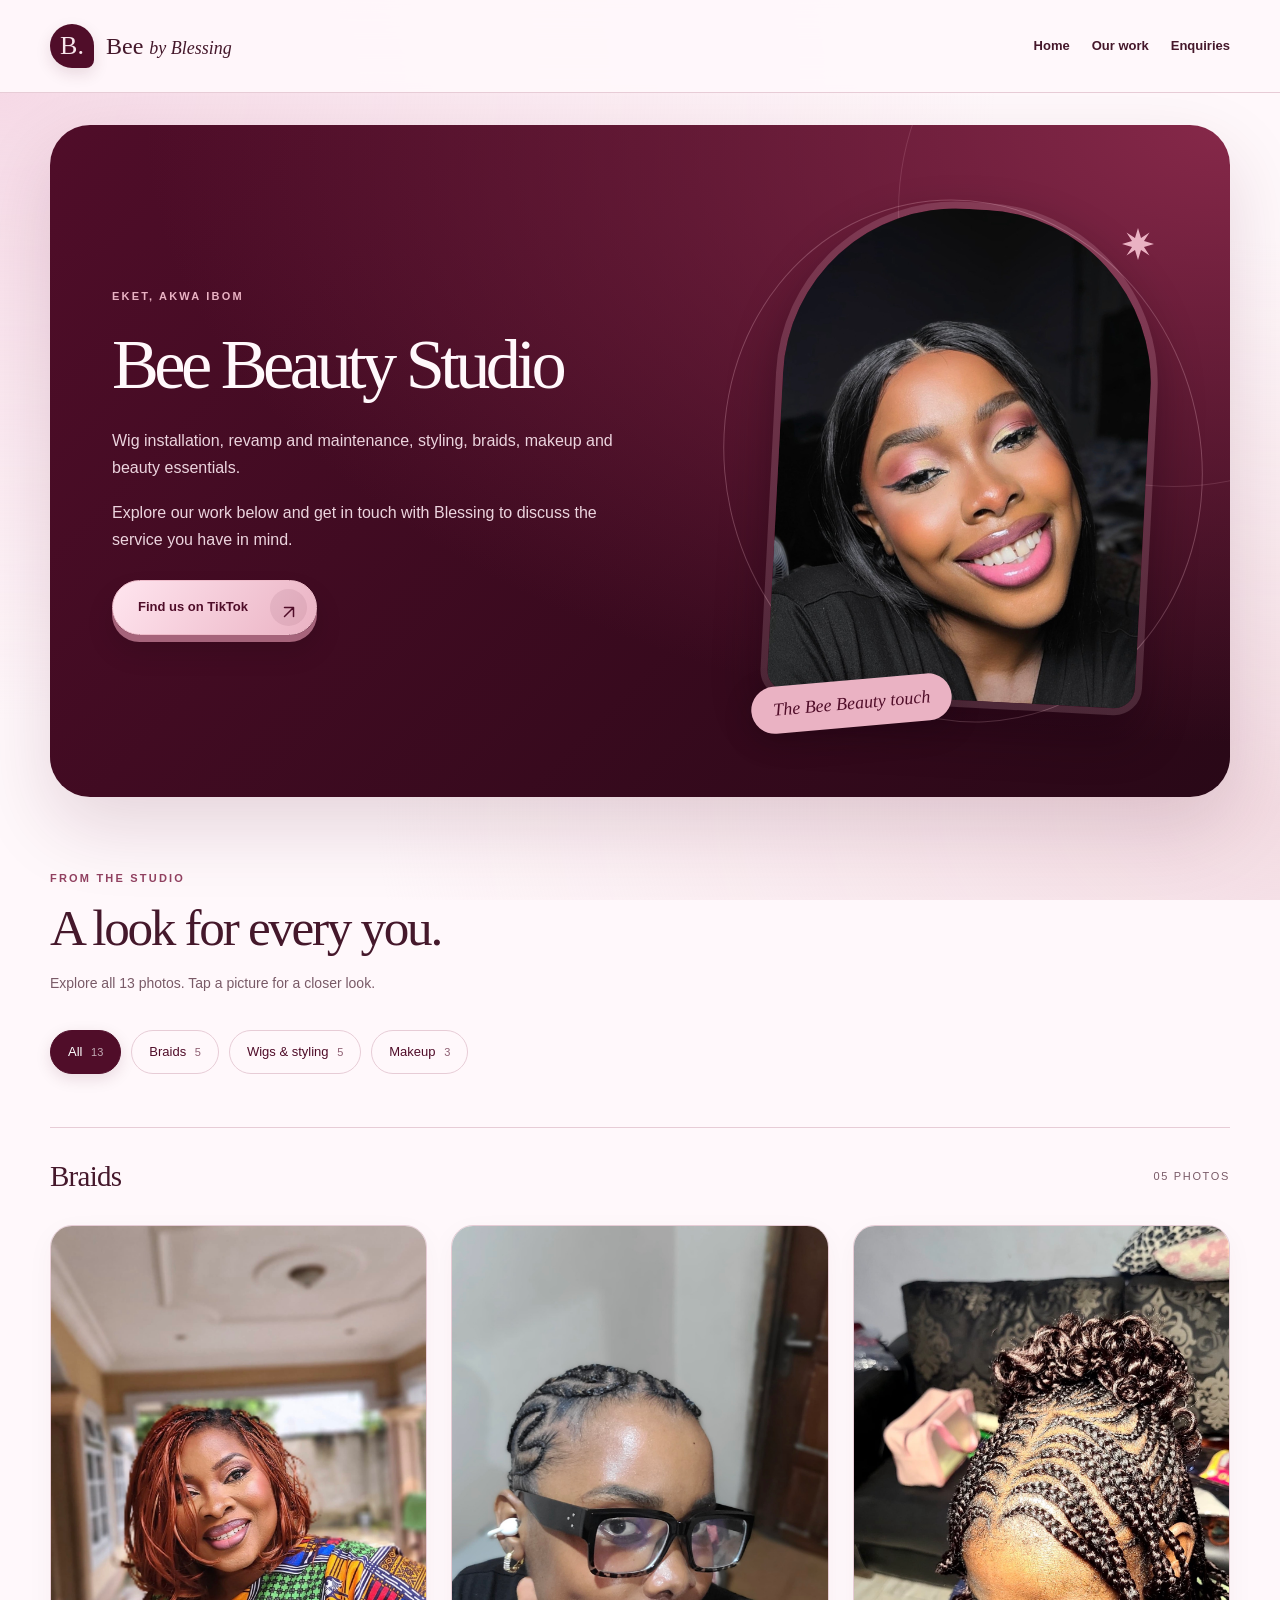
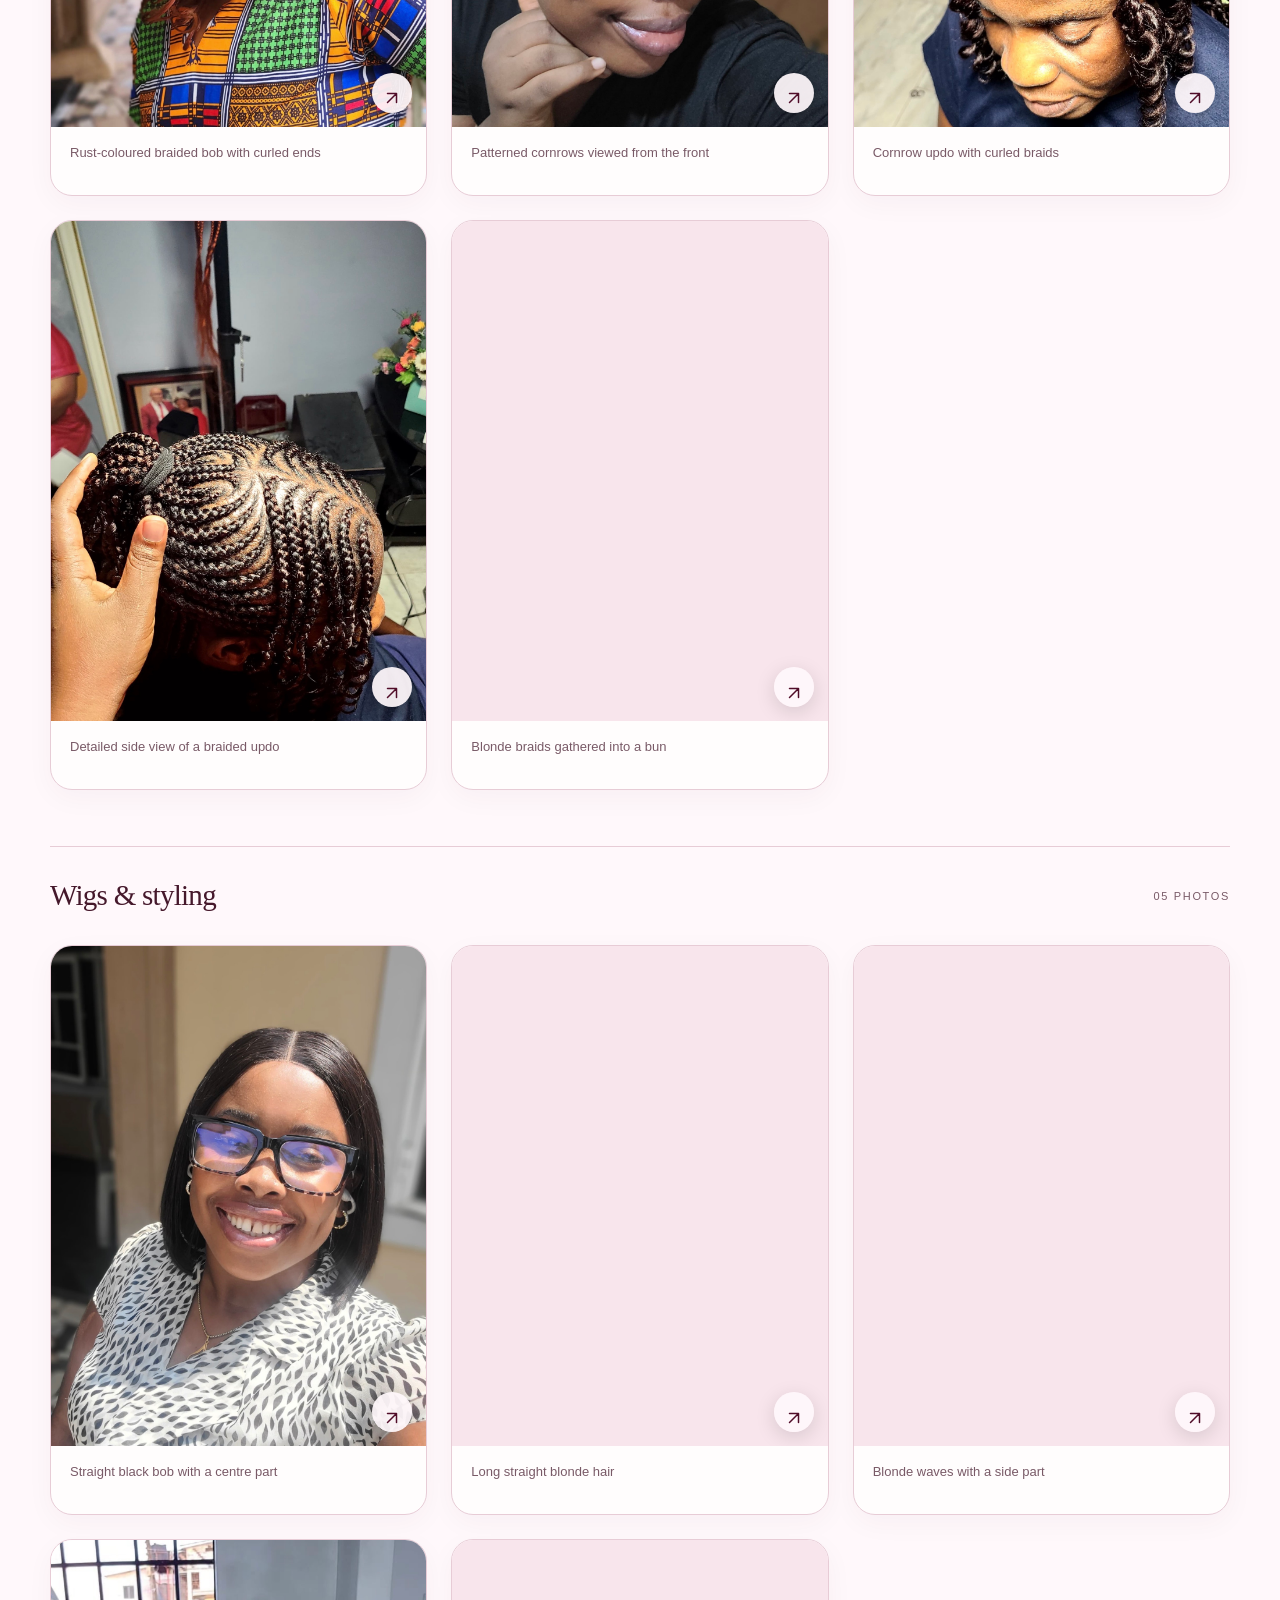
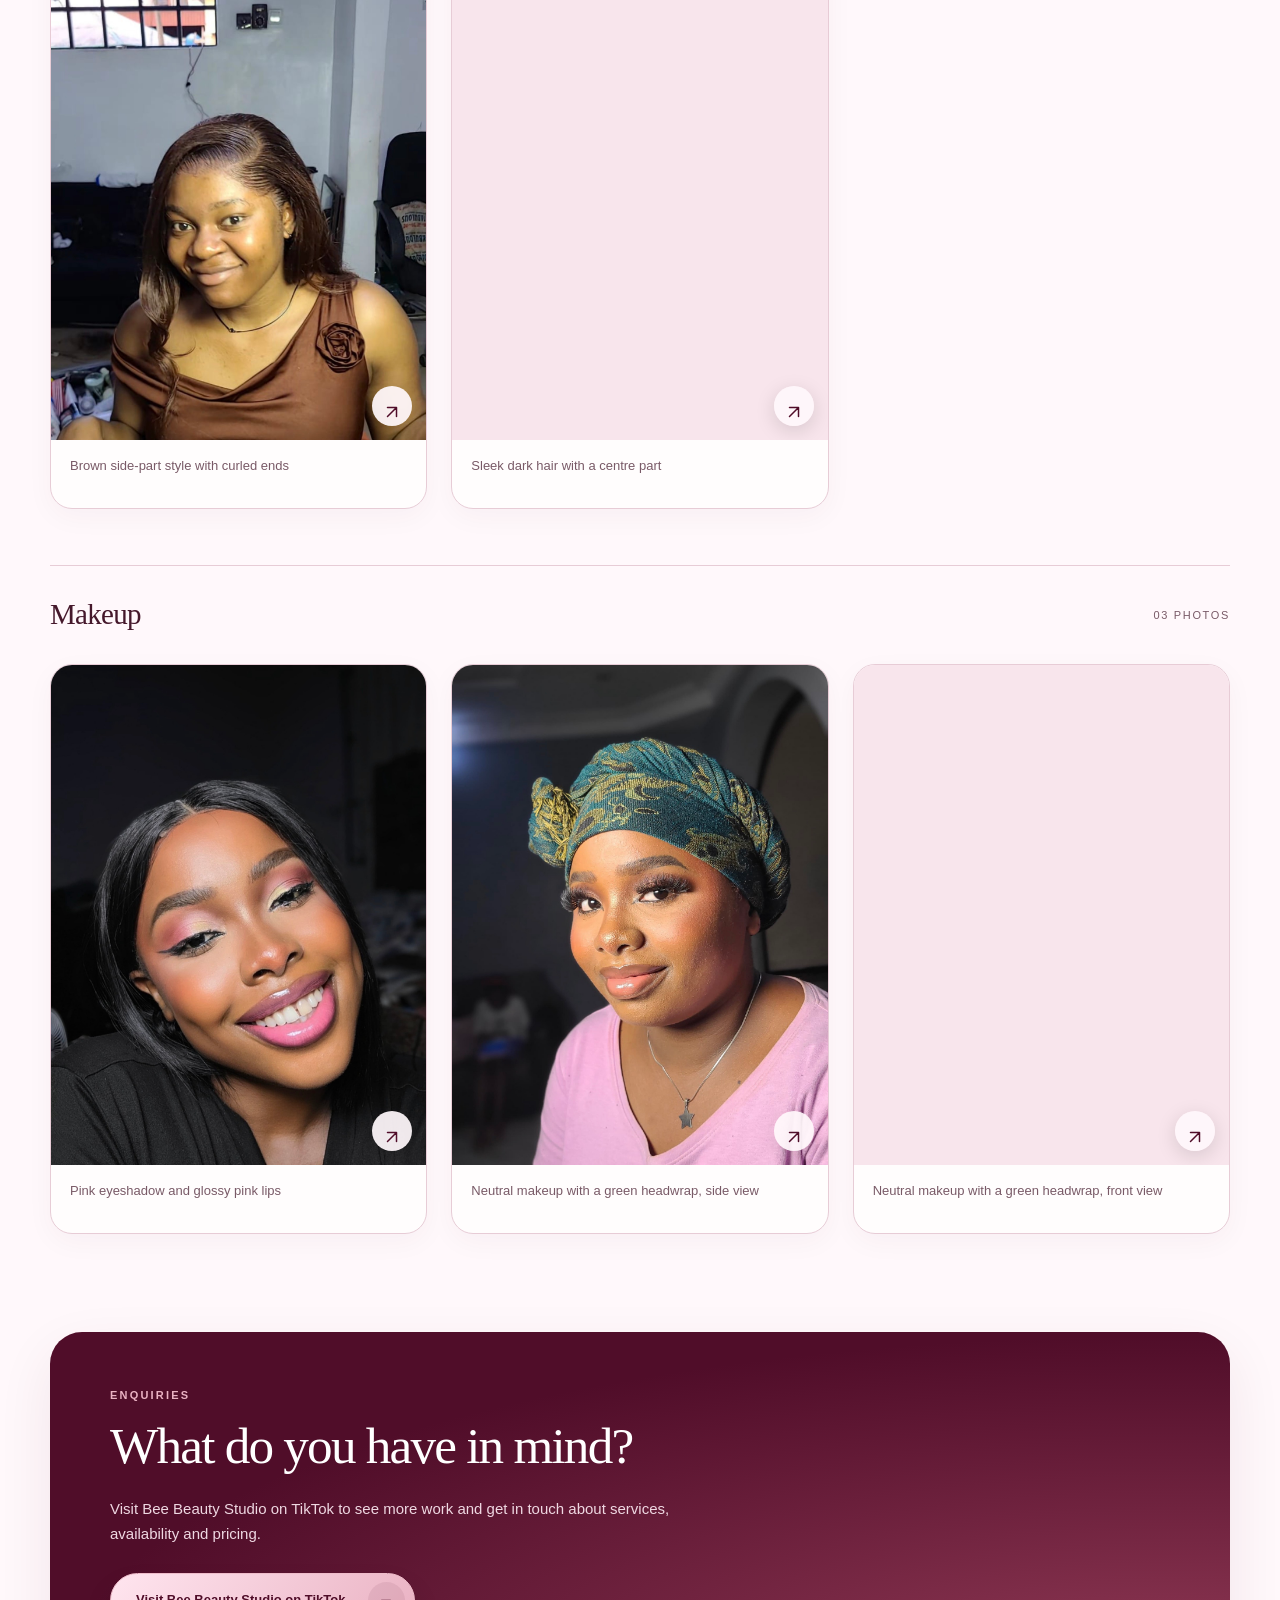
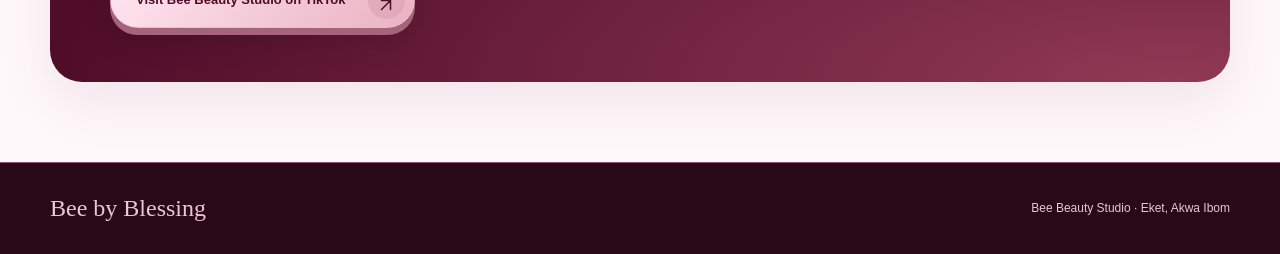
==== commit 9ff011f7: "Fix mobile icons and cache issues Fix mobile icons and refresh stylesheet cache, then click Commit c" ====
--- a/beauty.html
+++ b/beauty.html
@@ -11,7 +11,7 @@
 
   <title>Bee Beauty Studio | Bee by Blessing</title>
 
-  <link rel="stylesheet" href="styles.css">
+  <link rel="stylesheet" href="styles.css?v=2">
   <script src="script.js" defer></script>
 </head>
 
--- a/styles.css
+++ b/styles.css
@@ -1236,4 +1236,76 @@
     opacity: 1;
     transform: none;
   }
+}
+
+/* Consistent arrow icons on desktop and mobile */
+
+.button-arrow,
+.photo-expand {
+  font-size: 0;
+  line-height: 0;
+  display: grid;
+  place-items: center;
+  flex-shrink: 0;
+}
+
+.button-arrow::after,
+.photo-expand::after {
+  content: "";
+  display: block;
+  width: 18px;
+  height: 18px;
+  background-color: currentColor;
+
+  -webkit-mask:
+    url("data:image/svg+xml,%3Csvg xmlns='http://www.w3.org/2000/svg' viewBox='0 0 24 24'%3E%3Cpath d='M6 18L18 6M6 6h12v12' fill='none' stroke='black' stroke-width='2' stroke-linecap='round' stroke-linejoin='round'/%3E%3C/svg%3E")
+    center / contain no-repeat;
+
+  mask:
+    url("data:image/svg+xml,%3Csvg xmlns='http://www.w3.org/2000/svg' viewBox='0 0 24 24'%3E%3Cpath d='M6 18L18 6M6 6h12v12' fill='none' stroke='black' stroke-width='2' stroke-linecap='round' stroke-linejoin='round'/%3E%3C/svg%3E")
+    center / contain no-repeat;
+}
+
+.button > span:first-child {
+  min-width: 0;
+}
+
+/* Replace the green emoji star with a pink decorative shape */
+
+.image-spark {
+  font-size: 0;
+  line-height: 0;
+  width: 65px;
+  height: 65px;
+  display: grid;
+  place-items: center;
+}
+
+.image-spark::after {
+  content: "";
+  display: block;
+  width: 100%;
+  height: 100%;
+  background-color: var(--rose);
+
+  -webkit-mask:
+    url("data:image/svg+xml,%3Csvg xmlns='http://www.w3.org/2000/svg' viewBox='0 0 64 64'%3E%3Cpath d='M32 0L38 20L55 9L44 26L64 32L44 38L55 55L38 44L32 64L26 44L9 55L20 38L0 32L20 26L9 9L26 20Z' fill='black'/%3E%3C/svg%3E")
+    center / contain no-repeat;
+
+  mask:
+    url("data:image/svg+xml,%3Csvg xmlns='http://www.w3.org/2000/svg' viewBox='0 0 64 64'%3E%3Cpath d='M32 0L38 20L55 9L44 26L64 32L44 38L55 55L38 44L32 64L26 44L9 55L20 38L0 32L20 26L9 9L26 20Z' fill='black'/%3E%3C/svg%3E")
+    center / contain no-repeat;
+}
+
+@media (max-width: 700px) {
+  .button-arrow::after,
+  .photo-expand::after {
+    width: 16px;
+    height: 16px;
+  }
+
+  .image-spark {
+    width: 49px;
+    height: 49px;
+  }
 }
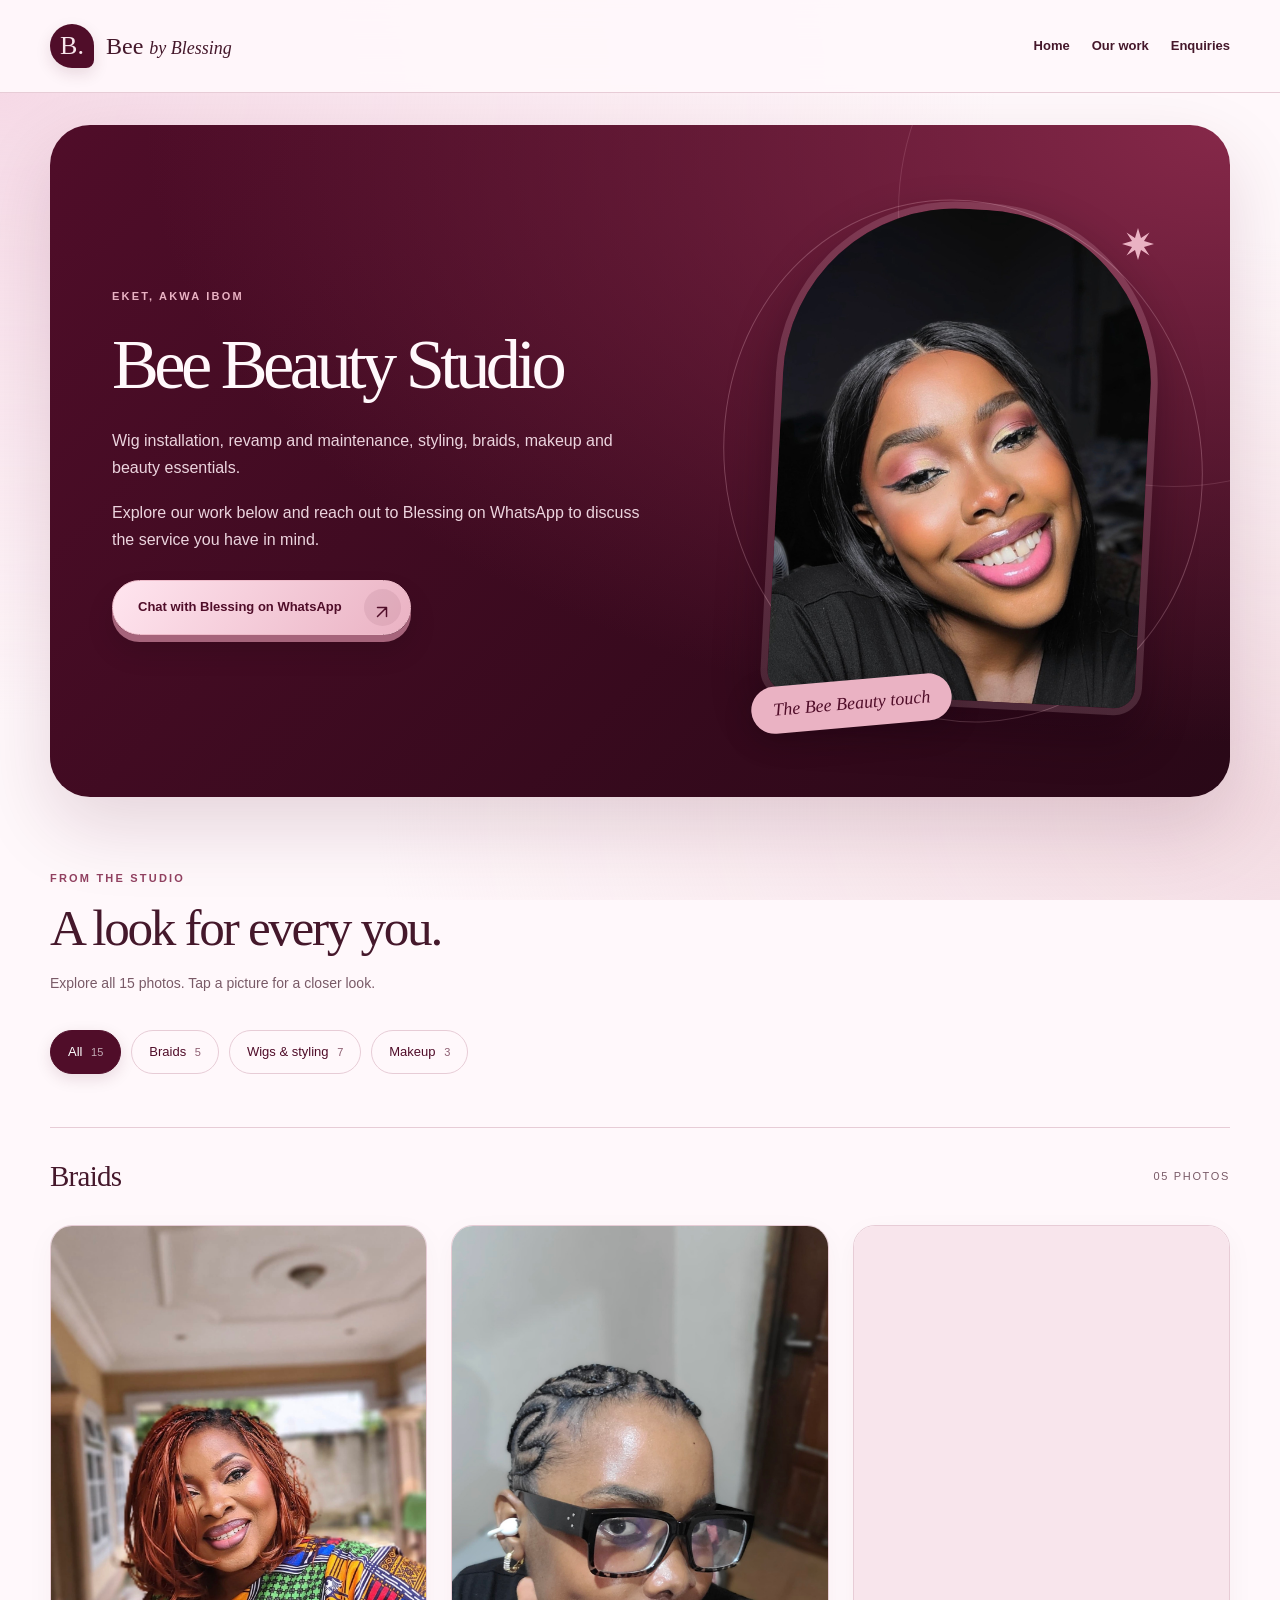
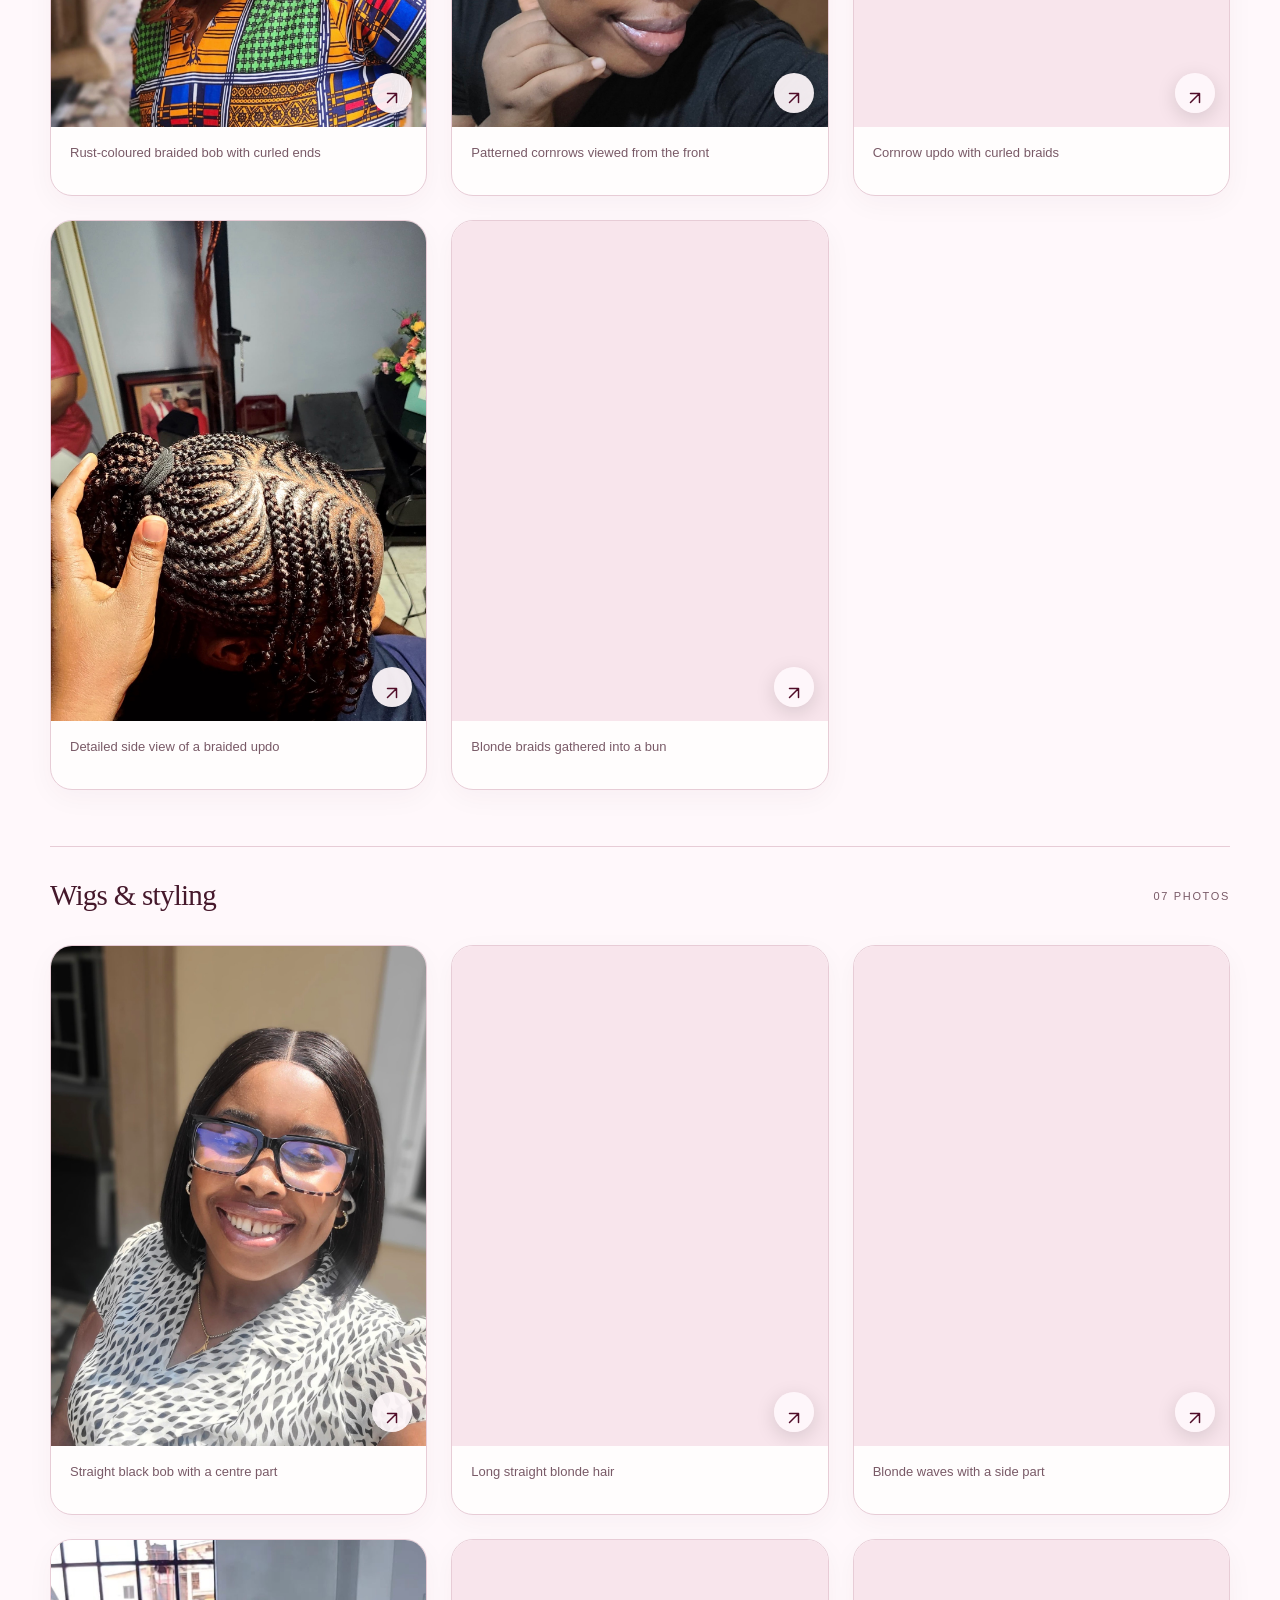
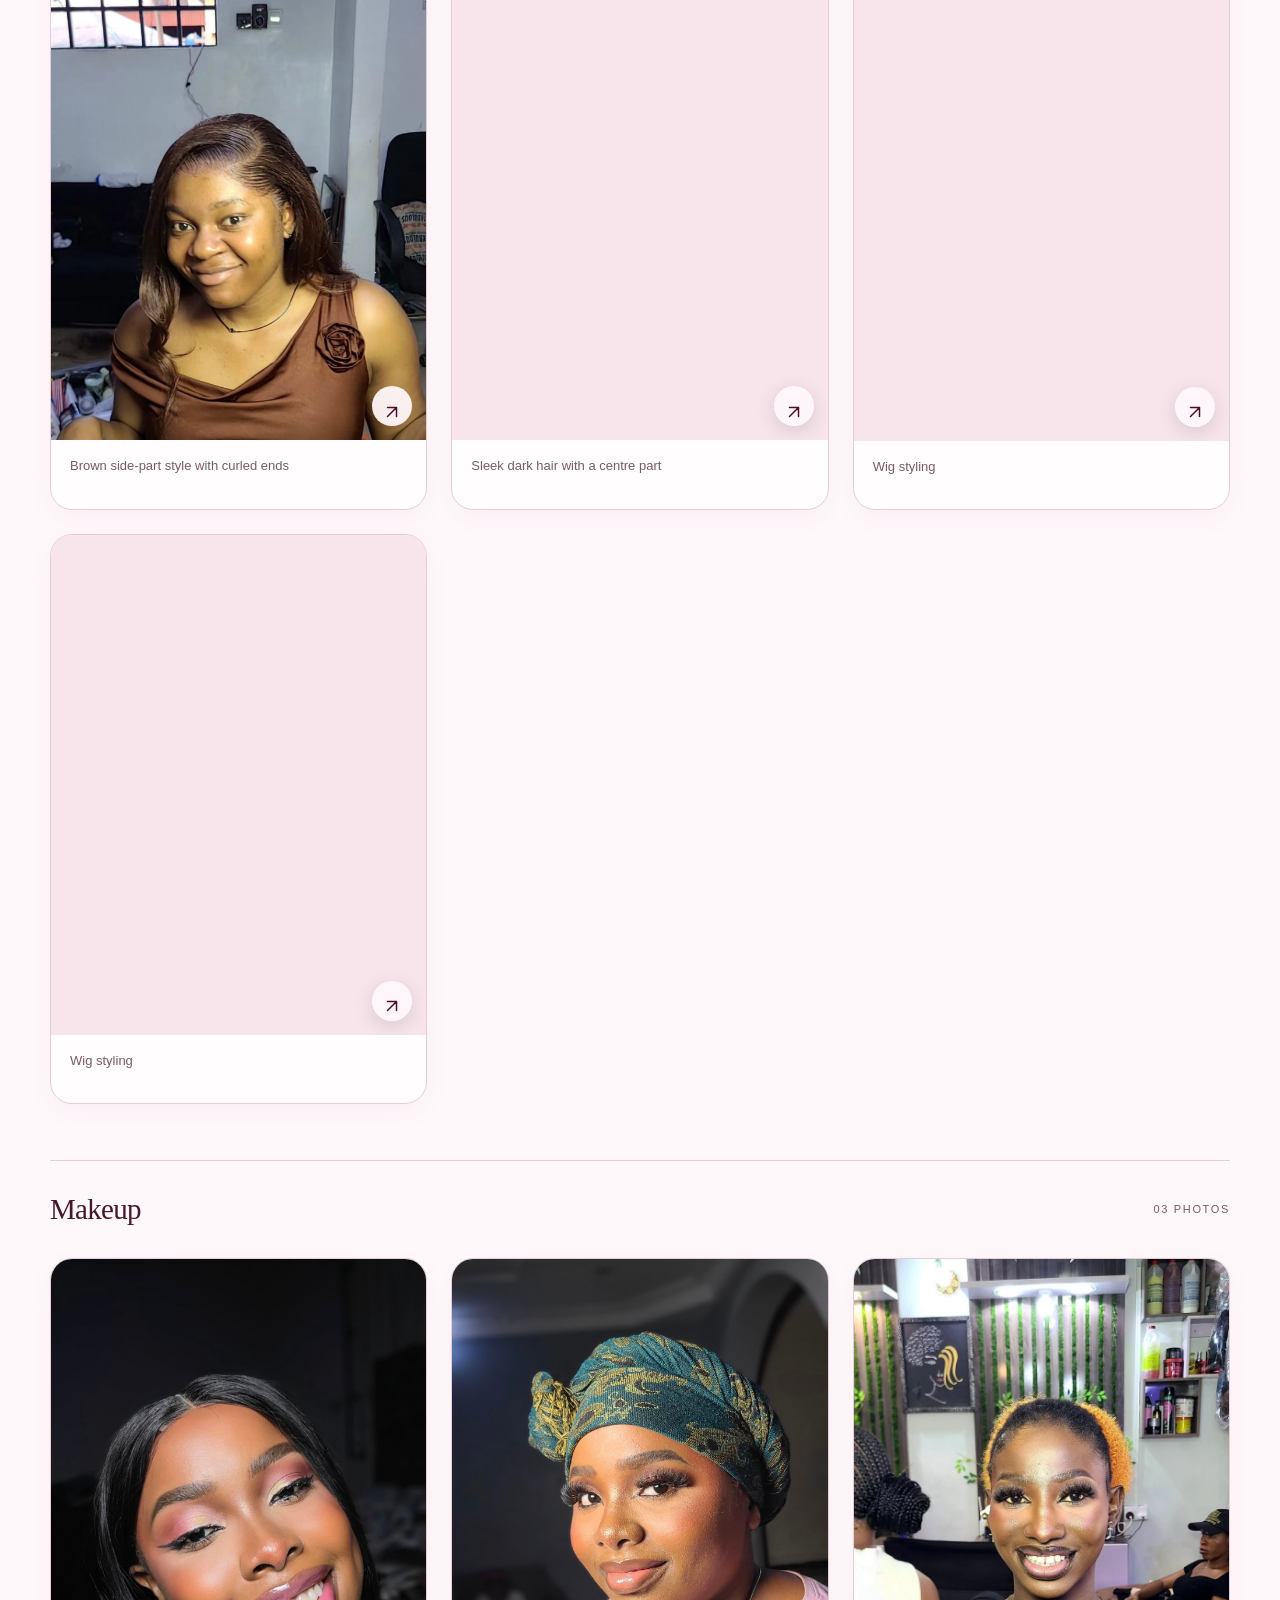
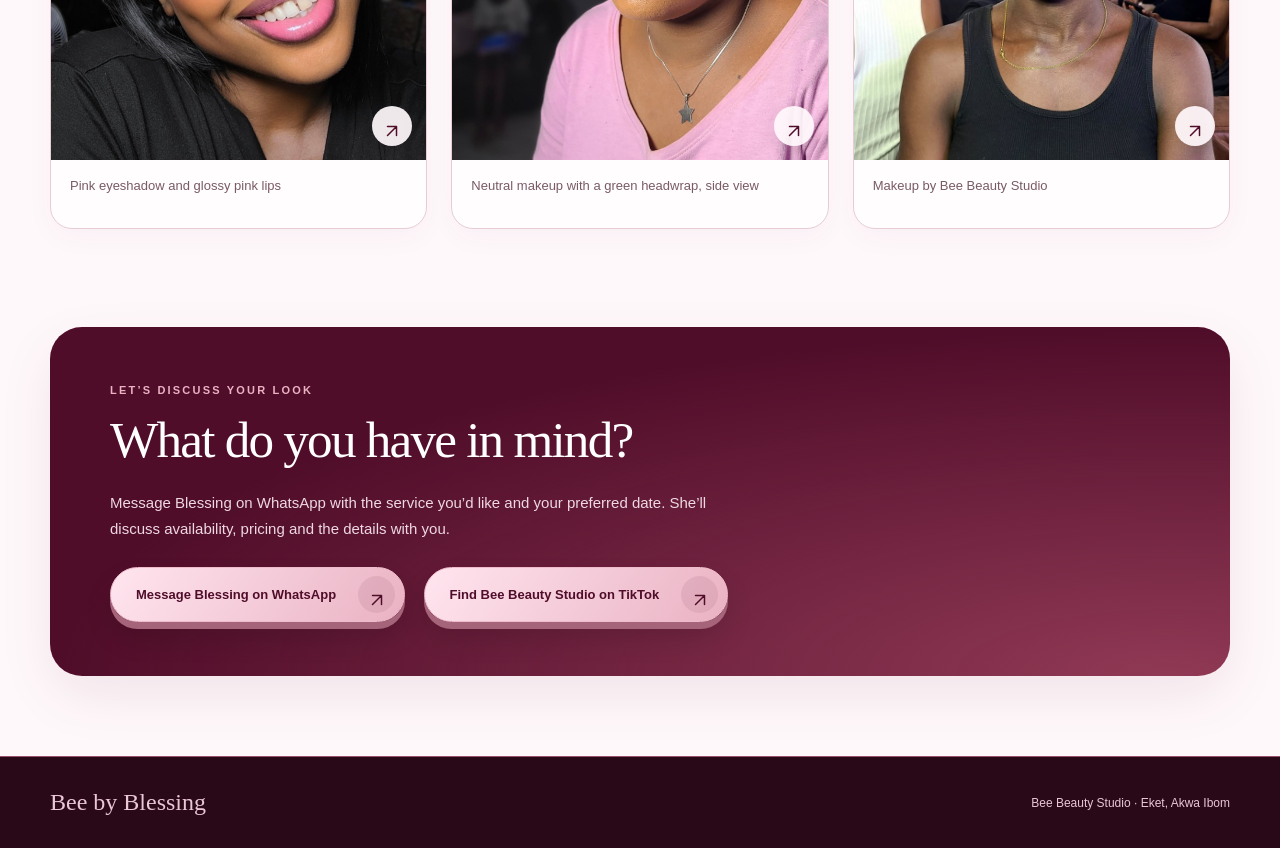
==== commit 0dd1b435: "Beauty Gallery and WhatsApp Update beauty gallery and add WhatsApp contact" ====
--- a/beauty.html
+++ b/beauty.html
@@ -6,7 +6,7 @@
 
   <meta
     name="description"
-    content="Explore braids, wig styling and makeup by Bee Beauty Studio in Eket, Akwa Ibom."
+    content="Explore braids, wig styling and makeup by Bee Beauty Studio in Eket, Akwa Ibom. Contact Blessing on WhatsApp for enquiries."
   >
 
   <title>Bee Beauty Studio | Bee by Blessing</title>
@@ -47,17 +47,17 @@
         </p>
 
         <p>
-          Explore our work below and get in touch with Blessing
-          to discuss the service you have in mind.
+          Explore our work below and reach out to Blessing on
+          WhatsApp to discuss the service you have in mind.
         </p>
 
         <a
           class="button"
-          href="https://www.tiktok.com/@beebeauty_studio?_r=1&amp;_t=ZS-9AS76QxqmhO"
+          href="https://wa.me/2348067931146?text=Hello%20Blessing%2C%20I%20would%20like%20to%20enquire%20about%20a%20beauty%20service."
           target="_blank"
           rel="noopener noreferrer"
         >
-          <span>Find us on TikTok</span>
+          <span>Chat with Blessing on WhatsApp</span>
           <span class="button-arrow" aria-hidden="true">↗</span>
         </a>
       </div>
@@ -88,7 +88,7 @@
         <h2 id="gallery-title">A look for every you.</h2>
 
         <p class="section-note">
-          Explore all 13 photos. Tap a picture for a closer look.
+          Explore all 15 photos. Tap a picture for a closer look.
         </p>
       </div>
 
@@ -104,7 +104,7 @@
           data-filter="all"
           aria-pressed="true"
         >
-          All <span>13</span>
+          All <span>15</span>
         </button>
 
         <button
@@ -122,7 +122,7 @@
           data-filter="wigs-styling"
           aria-pressed="false"
         >
-          Wigs &amp; styling <span>5</span>
+          Wigs &amp; styling <span>7</span>
         </button>
 
         <button
@@ -259,7 +259,7 @@
       >
         <div class="category-heading reveal">
           <h3 id="wigs-styling-title">Wigs &amp; styling</h3>
-          <span>05 photos</span>
+          <span>07 photos</span>
         </div>
 
         <div class="photo-grid">
@@ -355,6 +355,42 @@
             </a>
 
             <figcaption>Sleek dark hair with a centre part</figcaption>
+          </figure>
+
+          <figure class="photo-card reveal">
+            <a
+              class="photo-open"
+              href="BEE BEAUTY STUDIO PICTURES/1- Wigging.jpeg"
+              aria-label="Enlarge: Wig styling by Bee Beauty Studio, first look"
+            >
+              <img
+                src="BEE BEAUTY STUDIO PICTURES/1- Wigging.jpeg"
+                alt="Wig styling by Bee Beauty Studio, first look"
+                loading="lazy"
+                decoding="async"
+              >
+              <span class="photo-expand" aria-hidden="true">↗</span>
+            </a>
+
+            <figcaption>Wig styling</figcaption>
+          </figure>
+
+          <figure class="photo-card reveal">
+            <a
+              class="photo-open"
+              href="BEE BEAUTY STUDIO PICTURES/2- Wigging.jpeg"
+              aria-label="Enlarge: Wig styling by Bee Beauty Studio, second look"
+            >
+              <img
+                src="BEE BEAUTY STUDIO PICTURES/2- Wigging.jpeg"
+                alt="Wig styling by Bee Beauty Studio, second look"
+                loading="lazy"
+                decoding="async"
+              >
+              <span class="photo-expand" aria-hidden="true">↗</span>
+            </a>
+
+            <figcaption>Wig styling</figcaption>
           </figure>
         </div>
       </section>
@@ -414,21 +450,19 @@
           <figure class="photo-card reveal">
             <a
               class="photo-open"
-              href="BEE BEAUTY STUDIO PICTURES/IMG_7537.jpg"
-              aria-label="Enlarge: Neutral makeup with a green headwrap, front view"
-            >
-              <img
-                src="BEE BEAUTY STUDIO PICTURES/IMG_7537.jpg"
-                alt="Neutral makeup with a green headwrap, front view"
-                loading="lazy"
-                decoding="async"
-              >
-              <span class="photo-expand" aria-hidden="true">↗</span>
-            </a>
-
-            <figcaption>
-              Neutral makeup with a green headwrap, front view
-            </figcaption>
+              href="BEE BEAUTY STUDIO PICTURES/1- Makeup.jpeg"
+              aria-label="Enlarge: Makeup by Bee Beauty Studio"
+            >
+              <img
+                src="BEE BEAUTY STUDIO PICTURES/1- Makeup.jpeg"
+                alt="Makeup by Bee Beauty Studio"
+                loading="lazy"
+                decoding="async"
+              >
+              <span class="photo-expand" aria-hidden="true">↗</span>
+            </a>
+
+            <figcaption>Makeup by Bee Beauty Studio</figcaption>
           </figure>
         </div>
       </section>
@@ -439,13 +473,24 @@
       id="contact"
       aria-labelledby="contact-title"
     >
-      <p class="eyebrow">Enquiries</p>
+      <p class="eyebrow">Let’s discuss your look</p>
       <h2 id="contact-title">What do you have in mind?</h2>
 
       <p>
-        Visit Bee Beauty Studio on TikTok to see more work and
-        get in touch about services, availability and pricing.
+        Message Blessing on WhatsApp with the service you’d like
+        and your preferred date. She’ll discuss availability,
+        pricing and the details with you.
       </p>
+
+      <a
+        class="button"
+        href="https://wa.me/2348067931146?text=Hello%20Blessing%2C%20I%20would%20like%20to%20enquire%20about%20a%20beauty%20service."
+        target="_blank"
+        rel="noopener noreferrer"
+      >
+        <span>Message Blessing on WhatsApp</span>
+        <span class="button-arrow" aria-hidden="true">↗</span>
+      </a>
 
       <a
         class="button"
@@ -453,7 +498,7 @@
         target="_blank"
         rel="noopener noreferrer"
       >
-        <span>Visit Bee Beauty Studio on TikTok</span>
+        <span>Find Bee Beauty Studio on TikTok</span>
         <span class="button-arrow" aria-hidden="true">↗</span>
       </a>
     </section>
